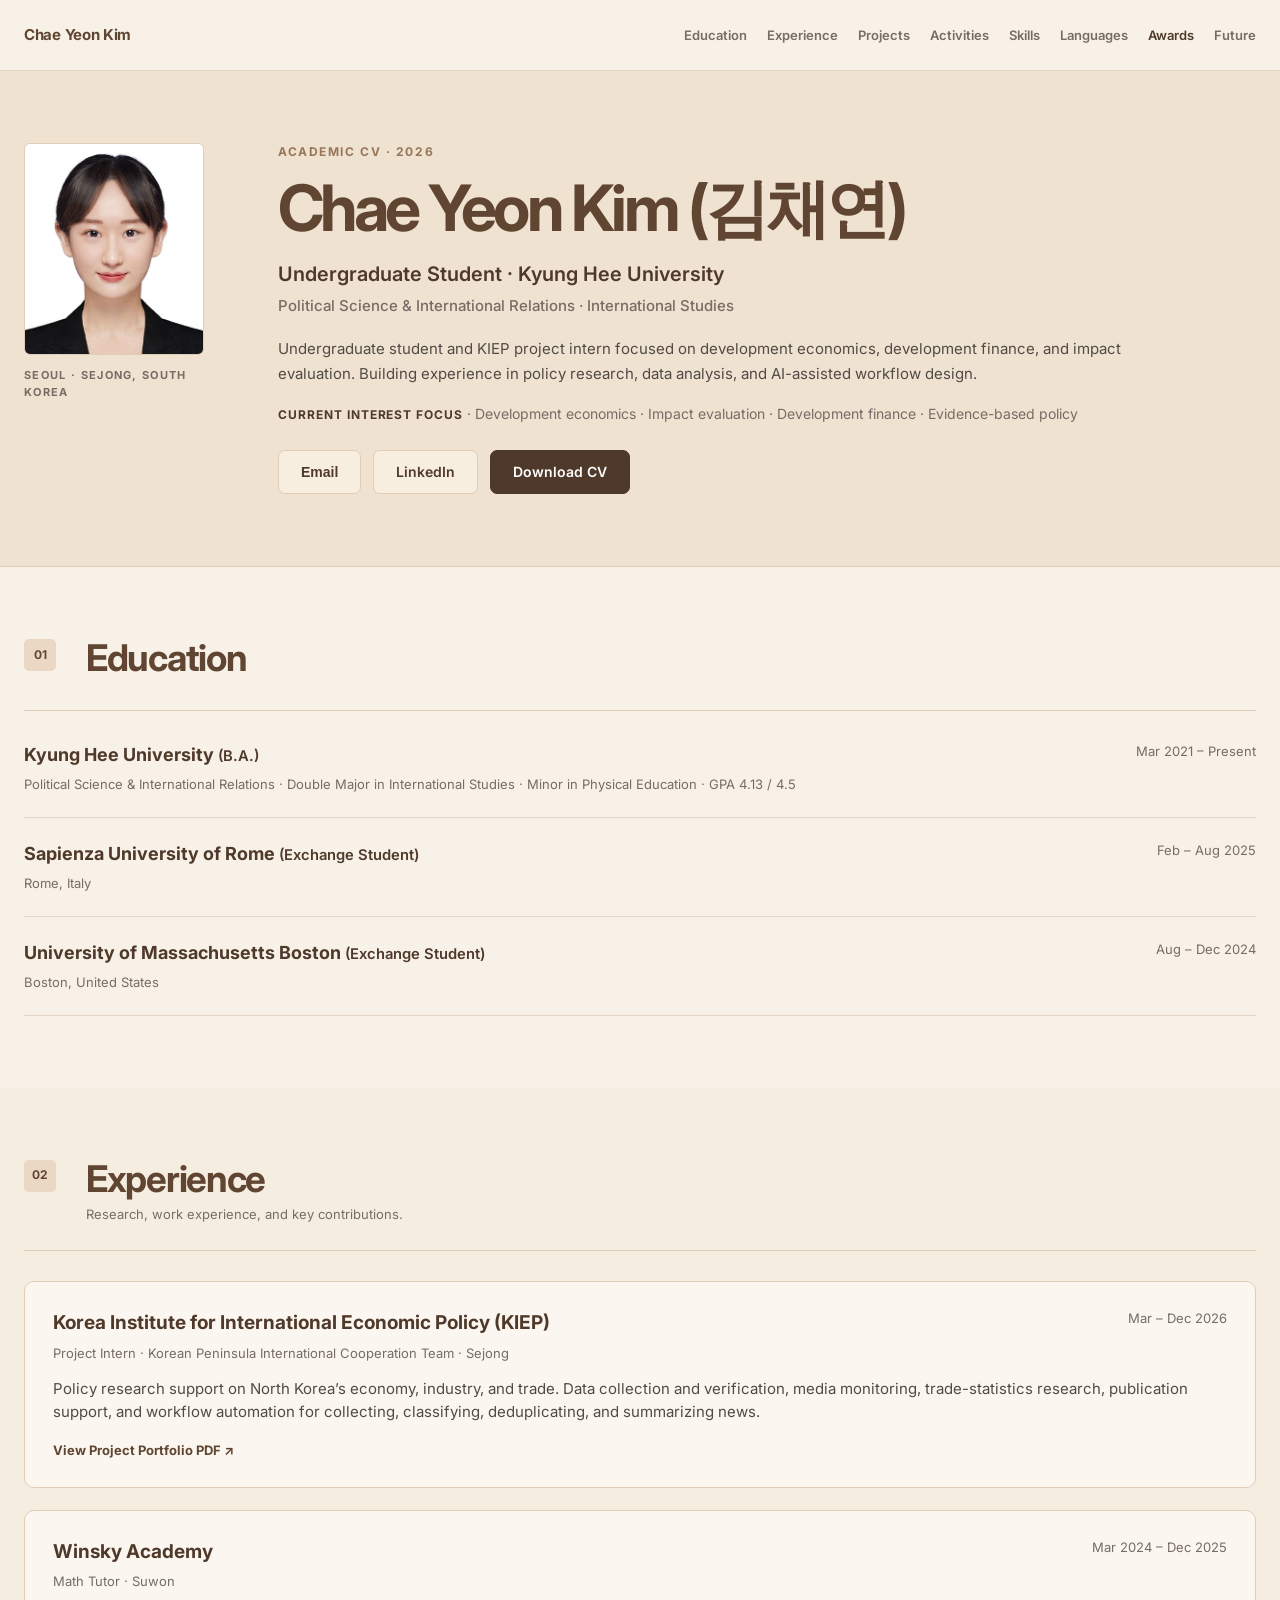
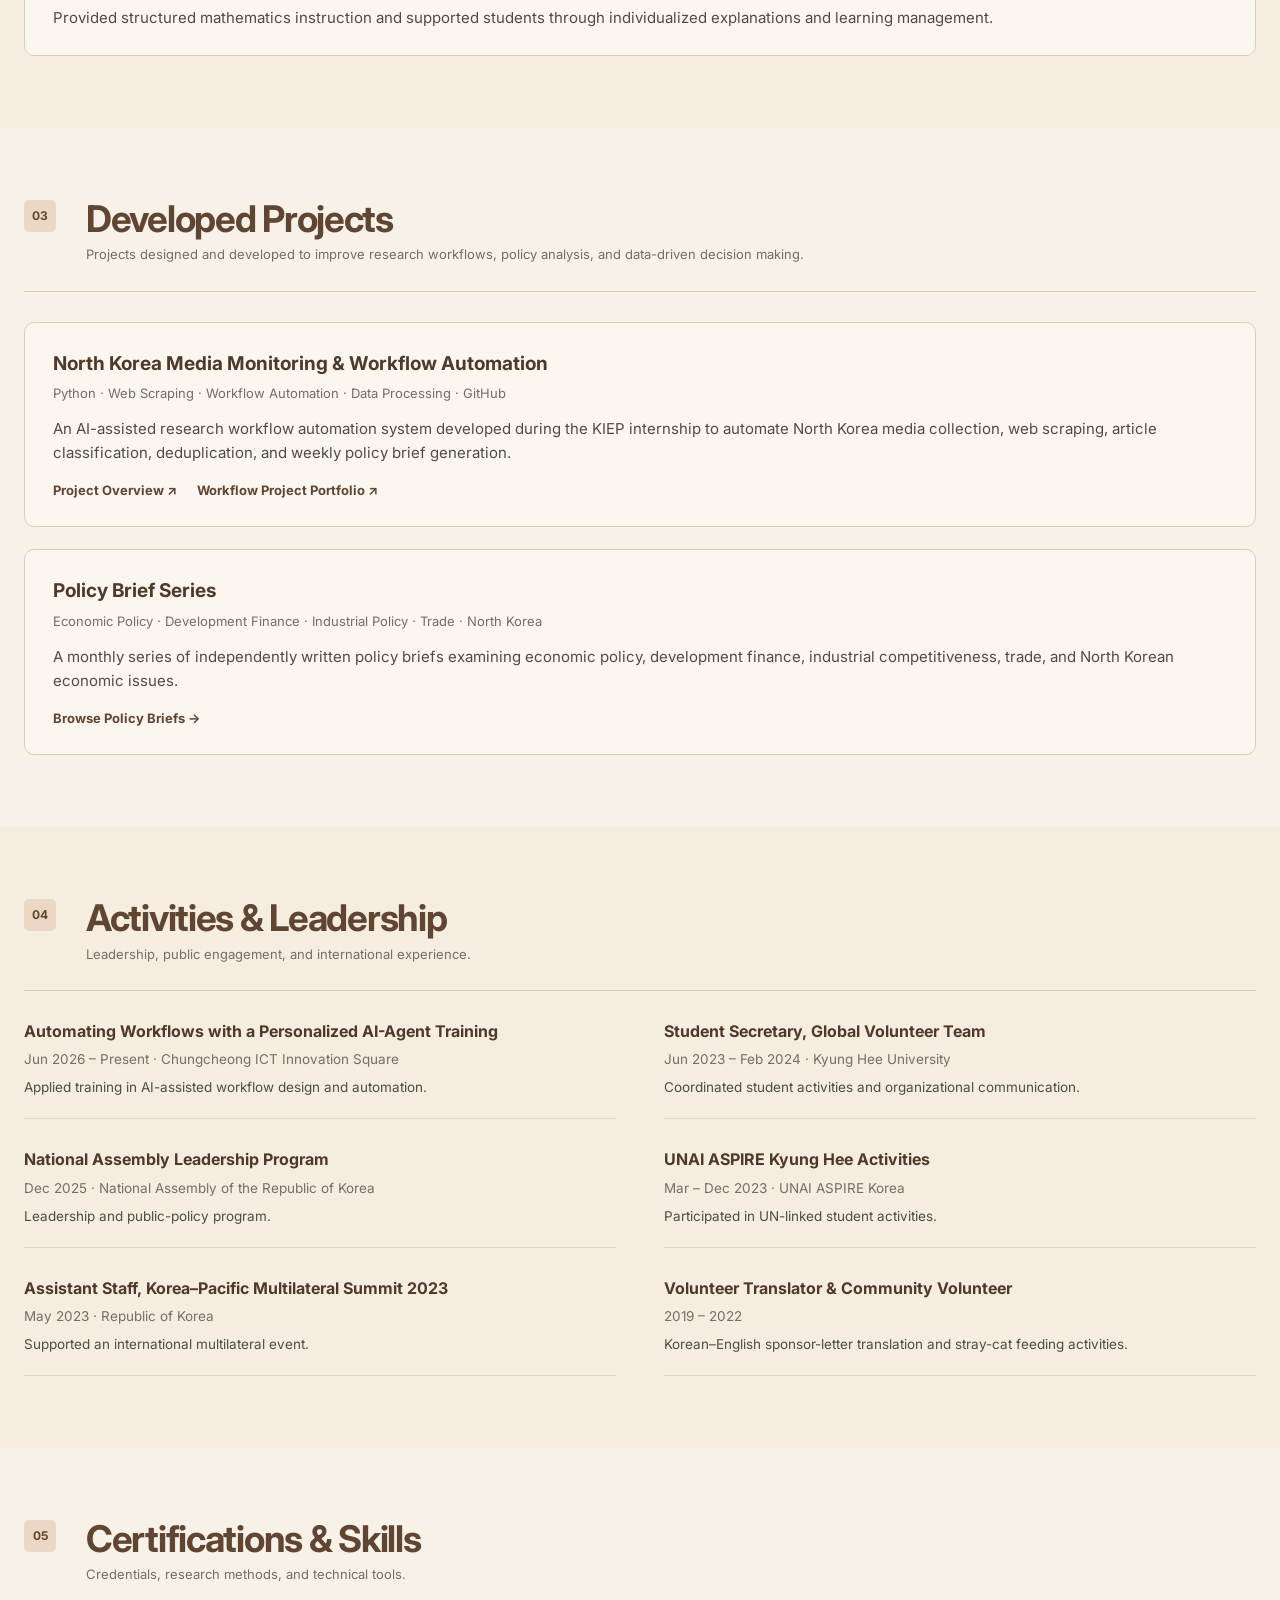
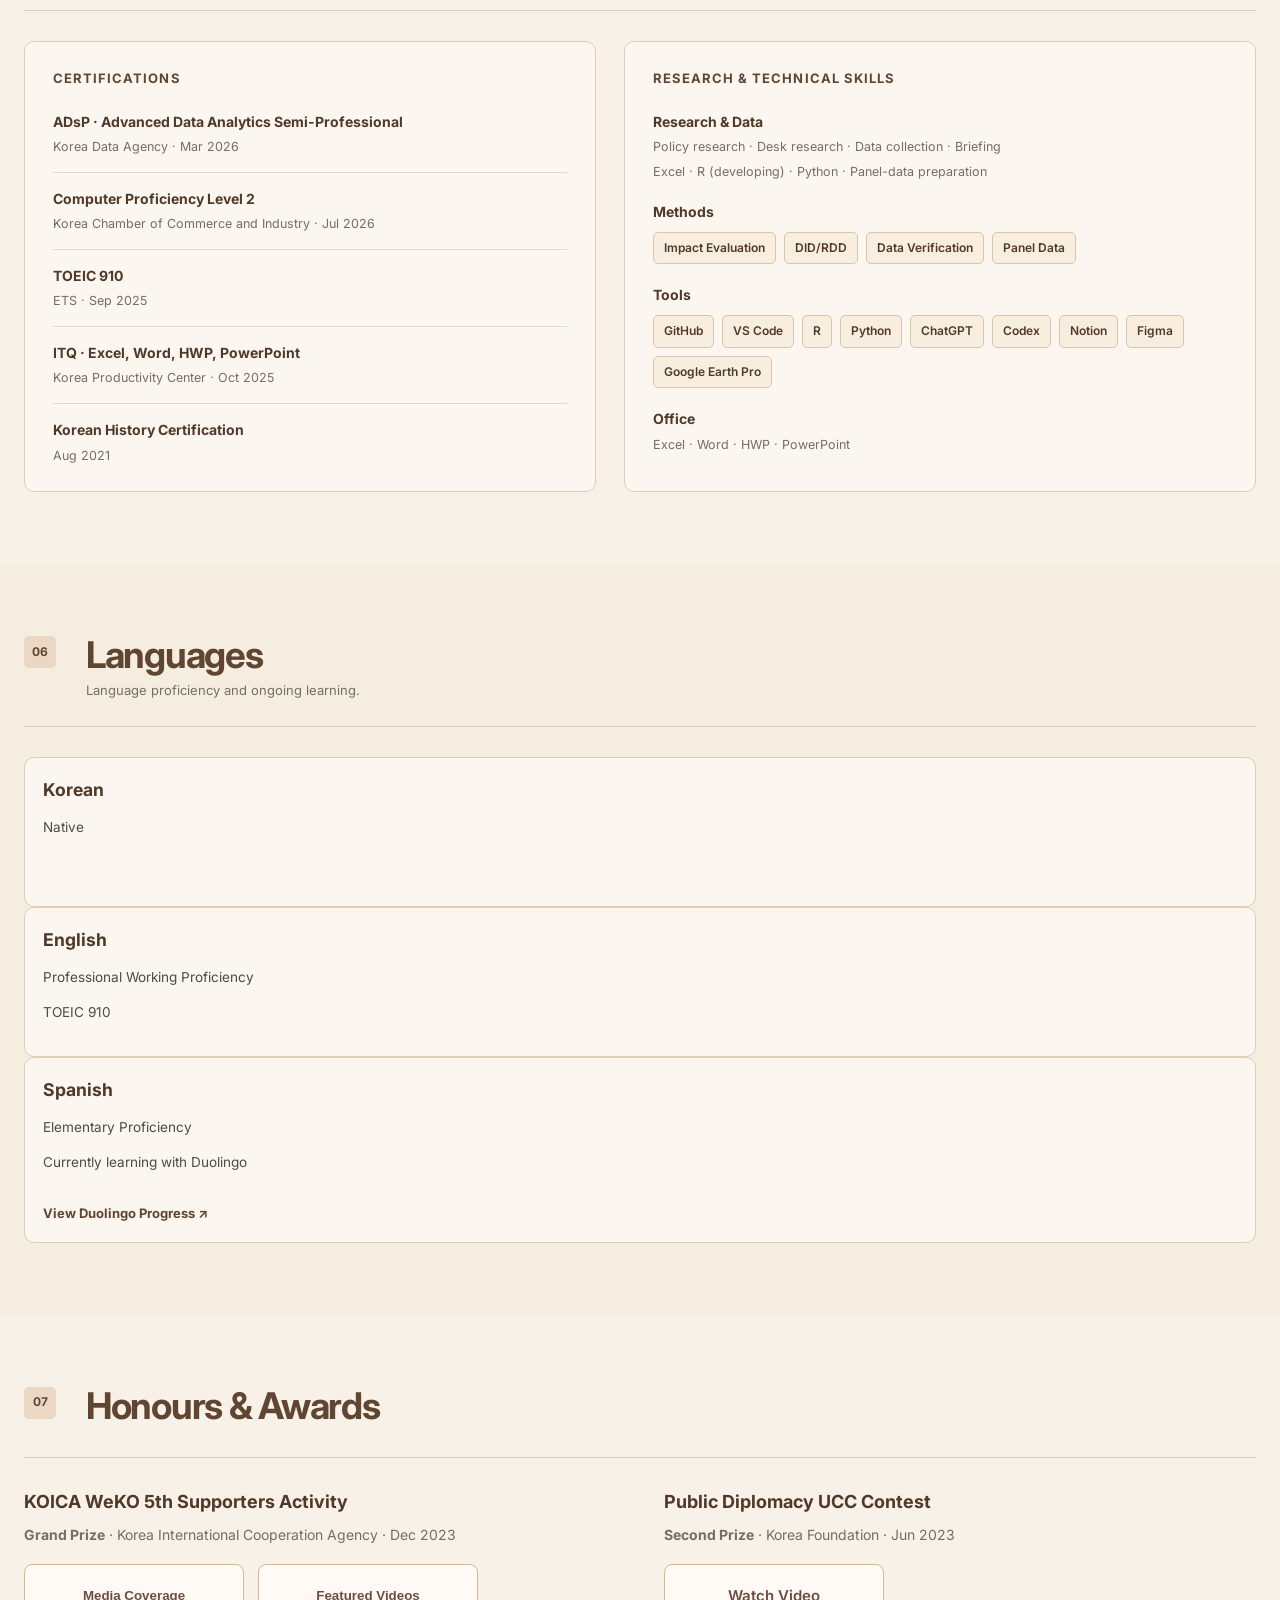
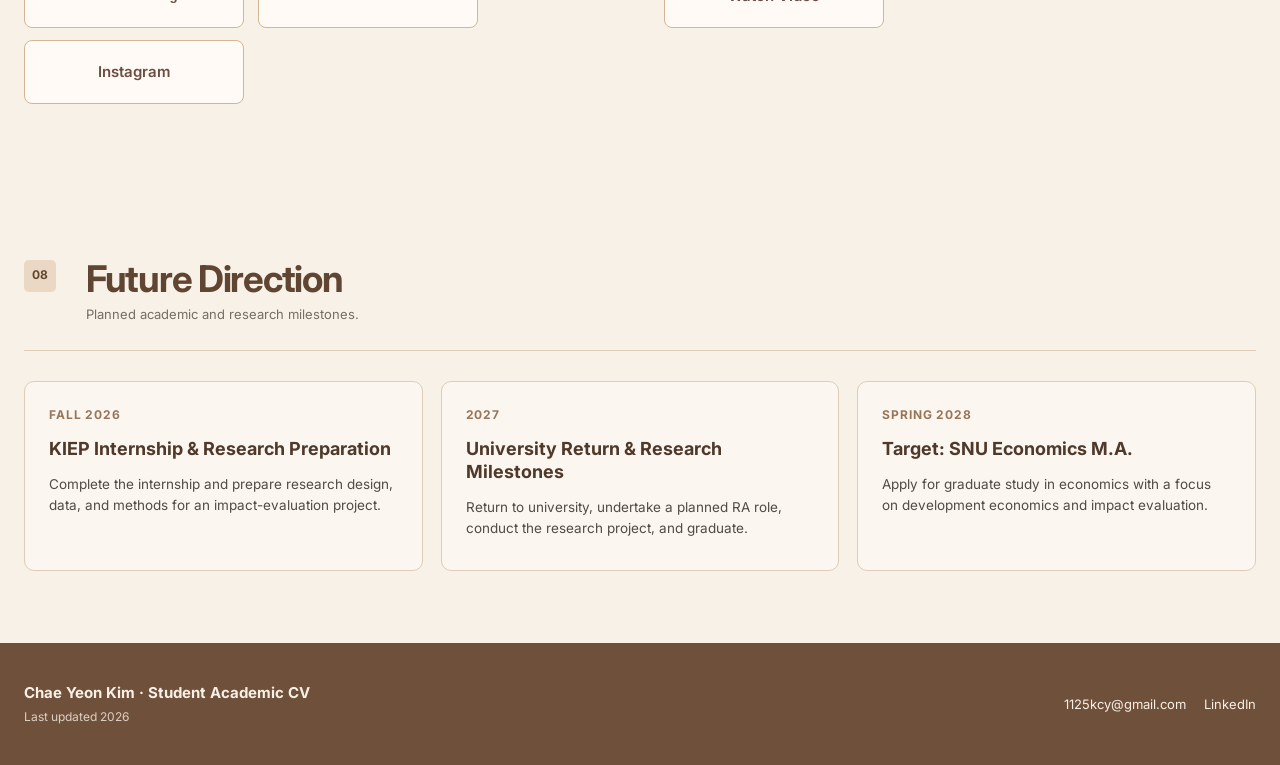
==== index.html @ e80f606f "Update index.html" ====
<!doctype html>
<html lang="en">
<head>
  <meta charset="utf-8">
  <meta name="viewport" content="width=device-width, initial-scale=1">
  <title>Chae Yeon Kim | Academic Portfolio</title>
  <meta name="description" content="Academic portfolio of Chae Yeon Kim: development economics, development finance, impact evaluation, policy research, and data analysis.">
  <meta property="og:title" content="Chae Yeon Kim | Academic Portfolio">
  <meta property="og:description" content="Development economics, development finance, impact evaluation, and policy research.">
  <meta property="og:type" content="website">
  <meta property="og:url" content="https://1125kcy-coder.github.io/">
  <meta name="theme-color" content="#efe2d1">
  <link rel="preconnect" href="https://fonts.googleapis.com">
  <link rel="preconnect" href="https://fonts.gstatic.com" crossorigin>
  <link href="https://fonts.googleapis.com/css2?family=Inter:wght@400;500;600;700&display=swap" rel="stylesheet">
  <link rel="stylesheet" href="./assets/css/style.css">
  <script defer src="./assets/js/main.js"></script>
</head>
<body>
  <a class="skip-link" href="#main">Skip to content</a>

  <header class="site-header" id="top">
    <div class="container header-inner">
      <a class="site-name" href="#top">Chae Yeon Kim</a>
      <button class="menu-toggle" aria-expanded="false" aria-controls="site-nav">Menu</button>
      <nav id="site-nav" class="site-nav" aria-label="Primary">
        <a href="#education">Education</a>
        <a href="#experience">Experience</a>
        <a href="#projects">Projects</a>
        <a href="#activities">Activities</a>
        <a href="#skills">Skills</a>
        <a href="#languages">Languages</a>
        <a href="#awards">Awards</a>
        <a href="#future">Future</a>
      </nav>
    </div>
  </header>

  <main id="main">
    <section class="hero">
      <div class="container hero-grid">
        <figure class="portrait-block">
          <img
            src="./assets/img/profile.jpg"
            alt="Portrait of Chae Yeon Kim"
          >
          <figcaption>Seoul · Sejong, South Korea</figcaption>
        </figure>

        <div class="hero-copy">
          <p class="eyebrow">ACADEMIC CV · 2026</p>
          <h1>Chae Yeon Kim <span>(김채연)</span></h1>
          <p class="position">Undergraduate Student · Kyung Hee University</p>
          <p class="discipline">Political Science &amp; International Relations · International Studies</p>
          <p class="intro">
            Undergraduate student and KIEP project intern focused on development economics,
            development finance, and impact evaluation. Building experience in policy research,
            data analysis, and AI-assisted workflow design.
          </p>
          <p class="focus"><strong>Current Interest Focus</strong> · Development economics · Impact evaluation · Development finance · Evidence-based policy</p>

          <div class="actions">
            <button class="button" id="copy-email" type="button" data-email="1125kcy@gmail.com">Email</button>
            <a class="button" href="https://www.linkedin.com/in/%EC%B1%84%EC%97%B0-%EA%B9%80-66b51a1b8/" target="_blank" rel="noopener noreferrer">LinkedIn</a>
            <a class="button button-primary" href="./assets/docs/Chaeyeon_Kim_CV.pdf" download="Chaeyeon_Kim_CV.pdf">Download CV</a>
          </div>
        </div>
      </div>
    </section>

    <section id="education" class="section">
      <div class="container">
        <header class="section-header">
          <span class="section-number">01</span>
          <div><h2>Education</h2></div>
        </header>
        <div class="education-list">
          <article class="education-row">
            <div>
              <h3>Kyung Hee University <small>(B.A.)</small></h3>
              <p>Political Science &amp; International Relations · Double Major in International Studies · Minor in Physical Education · GPA 4.13 / 4.5</p>
            </div>
            <time>Mar 2021 – Present</time>
          </article>
          <article class="education-row">
            <div>
              <h3>Sapienza University of Rome <small>(Exchange Student)</small></h3>
              <p>Rome, Italy</p>
            </div>
            <time>Feb – Aug 2025</time>
          </article>
          <article class="education-row">
            <div>
              <h3>University of Massachusetts Boston <small>(Exchange Student)</small></h3>
              <p>Boston, United States</p>
            </div>
            <time>Aug – Dec 2024</time>
          </article>
        </div>
      </div>
    </section>

    <section id="experience" class="section section-tinted">
      <div class="container">
        <header class="section-header">
          <span class="section-number">02</span>
          <div><h2>Experience</h2><p>Research, work experience, and key contributions.</p></div>
        </header>

        <div class="stack">
          <article class="card">
            <div class="card-heading">
              <div>
                <h3>Korea Institute for International Economic Policy (KIEP)</h3>
                <p class="meta">Project Intern · Korean Peninsula International Cooperation Team · Sejong</p>
              </div>
              <time>Mar – Dec 2026</time>
            </div>
            <p>
              Policy research support on North Korea’s economy, industry, and trade.
              Data collection and verification, media monitoring, trade-statistics research,
              publication support, and workflow automation for collecting, classifying,
              deduplicating, and summarizing news.
            </p>
            <a
              class="text-link"
              href="#"
              target="_blank"
              rel="noopener noreferrer"
            >
            View Project Portfolio PDF ↗
          </a>
          </article>

          <article class="card">
            <div class="card-heading">
              <div>
                <h3>Winsky Academy</h3>
                <p class="meta">Math Tutor · Suwon</p>
              </div>
              <time>Mar 2024 – Dec 2025</time>
            </div>
            <p>Provided structured mathematics instruction and supported students through individualized explanations and learning management.</p>
          </article>
        </div>
      </div>
    </section>
    <section id="projects" class="section">
      <div class="container">
        <header class="section-header">
          <span class="section-number">03</span>
          <div>
            <h2>Developed Projects</h2>
            <p>
              Projects designed and developed to improve research workflows,
              policy analysis, and data-driven decision making.
            </p>
          </div>
        </header>

        <div class="stack">
          <article class="card project-card">
            <div class="card-heading">
              <div>
                <h3>North Korea Media Monitoring &amp; Workflow Automation</h3>
                <p class="meta">Python · Web Scraping · Workflow Automation · Data Processing · GitHub</p>
              </div>
            </div>

            <p>
              An AI-assisted research workflow automation system developed during the KIEP internship
              to automate North Korea media collection, web scraping, article classification,
              deduplication, and weekly policy brief generation.
            </p>

            <div class="project-links">
              <a class="text-link" href="./projects/media-monitoring.html">Project Overview ↗</a>
              <a
                class="text-link"
                href="./assets/docs/north-korea-media-monitoring-automation.pdf"
                target="_blank"
                rel="noopener noreferrer"
              >
                Workflow Project Portfolio ↗
              </a>
            </div>
          </article>

          <article class="card project-card">
            <div class="card-heading">
              <div>
                <h3>Policy Brief Series</h3>
                <p class="meta">Economic Policy · Development Finance · Industrial Policy · Trade · North Korea</p>
              </div>
            </div>

            <p>
              A monthly series of independently written policy briefs examining economic policy,
              development finance, industrial competitiveness, trade, and North Korean economic issues.
            </p>

            <div class="project-links">
             <a
              class="text-link"
              href="./policy-briefs/index.html">
              Browse Policy Briefs →
            </a>
            </div>
          </article>
        </div>
      </div>
    </section>

    <section id="activities" class="section section-tinted">
      <div class="container">
        <header class="section-header">
          <span class="section-number">04</span>
          <div><h2>Activities &amp; Leadership</h2><p>Leadership, public engagement, and international experience.</p></div>
        </header>

        <div class="activity-grid">
          <article>
            <h3>Automating Workflows with a Personalized AI-Agent Training</h3>
            <p class="meta">Jun 2026 – Present · Chungcheong ICT Innovation Square</p>
            <p>Applied training in AI-assisted workflow design and automation.</p>
          </article>
          <article>
            <h3>Student Secretary, Global Volunteer Team</h3>
            <p class="meta">Jun 2023 – Feb 2024 · Kyung Hee University</p>
            <p>Coordinated student activities and organizational communication.</p>
          </article>
          <article>
            <h3>National Assembly Leadership Program</h3>
            <p class="meta">Dec 2025 · National Assembly of the Republic of Korea</p>
            <p>Leadership and public-policy program.</p>
          </article>
          <article>
            <h3>UNAI ASPIRE Kyung Hee Activities</h3>
            <p class="meta">Mar – Dec 2023 · UNAI ASPIRE Korea</p>
            <p>Participated in UN-linked student activities.</p>
          </article>
          <article>
            <h3>Assistant Staff, Korea–Pacific Multilateral Summit 2023</h3>
            <p class="meta">May 2023 · Republic of Korea</p>
            <p>Supported an international multilateral event.</p>
          </article>
          <article>
            <h3>Volunteer Translator &amp; Community Volunteer</h3>
            <p class="meta">2019 – 2022</p>
            <p>Korean–English sponsor-letter translation and stray-cat feeding activities.</p>
          </article>
        </div>
      </div>
    </section>

    <section id="skills" class="section">
      <div class="container">
        <header class="section-header">
          <span class="section-number">05</span>
          <div><h2>Certifications &amp; Skills</h2><p>Credentials, research methods, and technical tools.</p></div>
        </header>

        <div class="skills-grid">
          <article class="panel">
            <h3 class="panel-title">Certifications</h3>
            <div class="credential"><h4>ADsP · Advanced Data Analytics Semi-Professional</h4><p>Korea Data Agency · Mar 2026</p></div>
            <div class="credential"><h4>Computer Proficiency Level 2</h4><p>Korea Chamber of Commerce and Industry · Jul 2026</p></div>
            <div class="credential"><h4>TOEIC 910</h4><p>ETS · Sep 2025</p></div>
            <div class="credential"><h4>ITQ · Excel, Word, HWP, PowerPoint</h4><p>Korea Productivity Center · Oct 2025</p></div>
            <div class="credential"><h4>Korean History Certification</h4><p>Aug 2021</p></div>
          </article>

          <article class="panel">
            <h3 class="panel-title">Research &amp; Technical Skills</h3>
            <div class="skill-block">
              <h4>Research &amp; Data</h4>
              <p>Policy research · Desk research · Data collection · Briefing</p>
              <p>Excel · R (developing) · Python · Panel-data preparation</p>
            </div>
            <div class="skill-block">
              <h4>Methods</h4>
              <div class="tags"><span>Impact Evaluation</span><span>DID/RDD</span><span>Data Verification</span><span>Panel Data</span></div>
            </div>
            <div class="skill-block">
              <h4>Tools</h4>
              <div class="tags"><span>GitHub</span><span>VS Code</span><span>R</span><span>Python</span><span>ChatGPT</span><span>Codex</span><span>Notion</span><span>Figma</span><span>Google Earth Pro</span></div>
            </div>
            <div class="skill-block"><h4>Office</h4><p>Excel · Word · HWP · PowerPoint</p></div>
          </article>
        </div>
      </div>
    </section>

    <section id="languages" class="section section-tinted">
      <div class="container">
        <header class="section-header">
          <span class="section-number">06</span>
          <div>
            <h2>Languages</h2>
            <p>Language proficiency and ongoing learning.</p>
          </div>
        </header>

        <div class="language-grid">
          <article class="panel language-card">
            <h3>Korean</h3>
            <p class="language-level">Native</p>
          </article>

          <article class="panel language-card">
            <h3>English</h3>
            <p class="language-level">Professional Working Proficiency</p>
            <p>TOEIC 910</p>
          </article>

          <article class="panel language-card">
            <h3>Spanish</h3>
            <p class="language-level">Elementary Proficiency</p>
            <p>Currently learning with Duolingo</p>
            <a
              class="text-link"
              href="https://www.duolingo.com/profile/여기에_본인아이디"
              target="_blank"
              rel="noopener noreferrer">

            View Duolingo Progress ↗

            </a>
          </article>
        </div>
      </div>
    </section>
    <section id="awards" class="section">
      <div class="container">
        <header class="section-header">
          <span class="section-number">07</span>
          <div><h2>Honours &amp; Awards</h2></div>
        </header>

        <div class="award-grid">
          <article>
            <h3>KOICA WeKO 5th Supporters Activity</h3>
            <p class="meta">
              <strong>Grand Prize</strong> · Korea International Cooperation Agency · Dec 2023
            </p>

<div class="award-links">

    <button
        class="link-btn"
        type="button"
        onclick="toggleLinks('media-links')"
        aria-controls="media-links">
        Media Coverage
    </button>

    <button
        class="link-btn"
        type="button"
        onclick="toggleLinks('video-links')"
        aria-controls="video-links">
        Featured Videos
    </button>

    <a
      class="link-btn instagram-btn"
      href="https://www.instagram.com/koriwa_2023?igsh=MWtoanpwenYwcHFvNQ%3D%3D&utm_source=qr"
      target="_blank"
      rel="noopener noreferrer">
      Instagram 
  </a>

    <div id="media-links" class="link-list">
        <a href="https://v.daum.net/v/bFcpdEkU20"
           target="_blank"
           rel="noopener noreferrer">
            Daum News ↗
        </a>

        <a href="https://www.newswire.co.kr/newsRead.php?no=980081"
           target="_blank"
           rel="noopener noreferrer">
            KOICA Official Press Release ↗
        </a>
    </div>

    <div id="video-links" class="link-list">
        <a href="https://www.youtube.com/watch?v=l8eOLUw3d18&list=RDl8eOLUw3d18&start_radio=1"
           target="_blank"
           rel="noopener noreferrer">
            Video 1 ↗
        </a>

        <a href="https://www.youtube.com/watch?v=d0LEvY2xLQo"
           target="_blank"
           rel="noopener noreferrer">
            Video 2 ↗
        </a>

        <a href="https://www.youtube.com/watch?v=q57mj1Ay1Kk"
           target="_blank"
           rel="noopener noreferrer">
            Video 3 ↗
        </a>

        <a href="https://www.youtube.com/watch?v=9-KZRM32lL0"
           target="_blank"
           rel="noopener noreferrer">
            Video 4 ↗
        </a>

        <a href="https://www.youtube.com/shorts/-CVC4utV42E"
           target="_blank"
           rel="noopener noreferrer">
            YouTube Shorts ↗
        </a>
    </div>

</div>
          </article>

          <article>

            <h3>Public Diplomacy UCC Contest</h3>

            <p class="meta">
              <strong>Second Prize</strong> · Korea Foundation · Jun 2023
            </p>

            <div class="award-links">

              <a
                class="link-btn"
                href="https://www.youtube.com/watch?v=GTdsg1-37ao"
                target="_blank"
                rel="noopener noreferrer">

                Watch Video 

            </a>

        </div>

  </article>
        </div>
      </div>
    </section>

    <section id="future" class="section">
      <div class="container">
        <header class="section-header">
          <span class="section-number">08</span>
          <div><h2>Future Direction</h2><p>Planned academic and research milestones.</p></div>
        </header>
        <div class="future-grid">
          <article class="future-card"><p class="date">Fall 2026</p><h3>KIEP Internship &amp; Research Preparation</h3><p>Complete the internship and prepare research design, data, and methods for an impact-evaluation project.</p></article>
          <article class="future-card"><p class="date">2027</p><h3>University Return &amp; Research Milestones</h3><p>Return to university, undertake a planned RA role, conduct the research project, and graduate.</p></article>
          <article class="future-card"><p class="date">Spring 2028</p><h3>Target: SNU Economics M.A.</h3><p>Apply for graduate study in economics with a focus on development economics and impact evaluation.</p></article>
        </div>
      </div>
    </section>
  </main>

  <footer class="site-footer">
    <div class="container footer-grid">
      <div>
        <strong>Chae Yeon Kim · Student Academic CV</strong>
        <p>Last updated 2026</p>
      </div>
      <div class="footer-links">
        <a href="mailto:1125kcy@gmail.com">1125kcy@gmail.com</a>
        <a href="https://www.linkedin.com/in/%EC%B1%84%EC%97%B0-%EA%B9%80-66b51a1b8/" target="_blank" rel="noopener noreferrer">LinkedIn</a>
      </div>
    </div>
  </footer>
</body>
</html>
---- assets/css/style.css ----
:root {
  --bg: #f7f1e7;
  --hero: #efe2d1;
  --surface: #fbf6ef;
  --surface-alt: #f6ede1;
  --ink: #514b45;
  --muted: #766d65;
  --title: #604632;
  --strong: #4f392a;
  --accent: #977659;
  --line: #dfcdb8;
  --tag-bg: #f8eedf;
  --max: 1264px;
}

* { box-sizing: border-box; }
html { scroll-behavior: smooth; }
body {
  margin: 0;
  font-family: Inter, system-ui, -apple-system, BlinkMacSystemFont, "Segoe UI", sans-serif;
  color: var(--ink);
  background: var(--bg);
  font-size: 15px;
  line-height: 1.55;
}
img { max-width: 100%; display: block; }
a { color: inherit; }
.container { width: min(calc(100% - 48px), var(--max)); margin: 0 auto; }

.skip-link {
  position: fixed;
  left: 16px;
  top: -60px;
  z-index: 100;
  padding: 10px 14px;
  background: var(--strong);
  color: white;
  text-decoration: none;
  border-radius: 4px;
}
.skip-link:focus { top: 16px; }

.site-header {
  position: sticky;
  top: 0;
  z-index: 50;
  background: rgba(247, 241, 231, 0.94);
  backdrop-filter: blur(12px);
  border-bottom: 1px solid rgba(223, 205, 184, 0.75);
}
.header-inner {
  min-height: 70px;
  display: flex;
  align-items: center;
  justify-content: space-between;
  gap: 24px;
}
.site-name {
  font-weight: 700;
  text-decoration: none;
  color: var(--title);
  letter-spacing: -0.02em;
}
.site-nav { display: flex; gap: 20px; flex-wrap: wrap; }
.site-nav a {
  text-decoration: none;
  font-size: 13px;
  color: var(--muted);
  font-weight: 600;
}
.site-nav a:hover, .site-nav a.active { color: var(--strong); }
.menu-toggle { display: none; }

.hero {
  background: var(--hero);
  border-bottom: 1px solid var(--line);
  padding: 72px 0;
}
.hero-grid {
  display: grid;
  grid-template-columns: 190px 1fr;
  gap: 64px;
  align-items: start;
}
.portrait-block { margin: 0; }
.portrait-block img {
  width: 180px;
  aspect-ratio: 1 / 1.18;
  object-fit: cover;
  border-radius: 6px;
  border: 1px solid var(--line);
  background: var(--surface);
}
.portrait-block figcaption {
  margin-top: 12px;
  font-size: 11px;
  text-transform: uppercase;
  letter-spacing: 0.12em;
  color: var(--muted);
  font-weight: 700;
}
.eyebrow {
  margin: 0 0 12px;
  color: var(--accent);
  font-size: 12px;
  font-weight: 700;
  letter-spacing: 0.13em;
}
.hero h1 {
  margin: 0;
  color: var(--title);
  font-size: clamp(2.4rem, 5vw, 4.25rem);
  line-height: 1.05;
  letter-spacing: -0.055em;
}
.hero h1 span { white-space: nowrap; }
.position {
  margin: 18px 0 4px;
  color: var(--strong);
  font-size: 20px;
  font-weight: 600;
}
.discipline { margin: 0; font-weight: 500; color: var(--muted); }
.intro { max-width: 900px; margin: 20px 0 0; font-size: 15px; line-height: 1.65; }
.focus { margin: 16px 0 0; font-size: 14px; color: var(--muted); }
.focus strong { color: var(--strong); text-transform: uppercase; font-size: 12px; letter-spacing: 0.08em; }
.actions { display: flex; flex-wrap: wrap; gap: 12px; margin-top: 26px; }
.button {
  display: inline-flex;
  justify-content: center;
  align-items: center;
  min-height: 44px;
  padding: 10px 22px;
  border: 1px solid var(--line);
  border-radius: 7px;
  background: var(--tag-bg);
  color: var(--strong);
  font-size: 14px;
  font-weight: 600;
  text-decoration: none;
  transition: transform .18s ease, background .18s ease;
}
.button:hover { transform: translateY(-2px); background: #efe1cf; }
.button-primary { background: var(--strong); border-color: var(--strong); color: #fff; }
.button-primary:hover { background: var(--title); }

.section { padding: 72px 0; }
.section-tinted { background: var(--surface-alt); }
.section-header {
  display: grid;
  grid-template-columns: 44px 1fr;
  gap: 18px;
  align-items: start;
  padding-bottom: 26px;
  margin-bottom: 30px;
  border-bottom: 1px solid var(--line);
}
.section-number {
  display: inline-grid;
  place-items: center;
  width: 32px;
  height: 32px;
  border-radius: 5px;
  background: #ead8c4;
  color: var(--title);
  font-size: 12px;
  font-weight: 700;
}
.section-header h2 {
  margin: -2px 0 4px;
  color: var(--title);
  font-size: clamp(1.75rem, 3vw, 2.3rem);
  line-height: 1.15;
  letter-spacing: -0.035em;
}
.section-header p { margin: 0; color: var(--muted); font-size: 13px; }

.education-list { display: grid; }
.education-row {
  display: grid;
  grid-template-columns: 1fr auto;
  gap: 28px;
  padding: 22px 0;
  border-bottom: 1px solid rgba(223,205,184,.75);
}
.education-row:first-child { padding-top: 0; }
.education-row h3 { margin: 0 0 6px; color: var(--strong); font-size: 18px; }
.education-row h3 small { font-size: .82em; font-weight: 600; }
.education-row p, .education-row time { margin: 0; color: var(--muted); font-size: 13px; }
.education-row time { white-space: nowrap; }

.stack { display: grid; gap: 22px; }
.card, .panel, .future-card {
  background: var(--surface);
  border: 1px solid var(--line);
  border-radius: 10px;
}
.card { padding: 26px 28px; }
.card-heading {
  display: flex;
  justify-content: space-between;
  align-items: flex-start;
  gap: 24px;
  margin-bottom: 14px;
}
.card h3, .panel h3, .future-card h3, .activity-grid h3, .award-grid h3 {
  margin: 0;
  color: var(--strong);
}
.card h3 { font-size: 19px; }
.card time { color: var(--muted); font-size: 13px; white-space: nowrap; }
.meta { margin: 5px 0 0; color: var(--muted); font-size: 13px; }
.card > p { margin: 0; font-size: 15px; line-height: 1.57; }
.text-link {
  display: inline-block;
  margin-top: 16px;
  color: var(--title);
  font-size: 13px;
  font-weight: 700;
  text-decoration: none;
}
.text-link:hover { text-decoration: underline; }
.project-links { display: flex; gap: 20px; flex-wrap: wrap; }

.activity-grid {
  display: grid;
  grid-template-columns: 1fr 1fr;
  gap: 30px 48px;
}
.activity-grid article { padding-bottom: 20px; border-bottom: 1px solid rgba(223,205,184,.8); }
.activity-grid h3 { font-size: 16px; line-height: 1.35; }
.activity-grid p { margin: 7px 0 0; font-size: 13.5px; }

.skills-grid { display: grid; grid-template-columns: .95fr 1.05fr; gap: 28px; }
.panel { padding: 26px 28px; }
.panel-title {
  margin-bottom: 22px !important;
  color: var(--title) !important;
  font-size: 13px;
  text-transform: uppercase;
  letter-spacing: .08em;
}
.credential { padding: 0 0 15px; margin-bottom: 15px; border-bottom: 1px solid rgba(223,205,184,.75); }
.credential:last-child { margin-bottom: 0; border-bottom: 0; padding-bottom: 0; }
.credential h4, .skill-block h4 { margin: 0; color: var(--strong); font-size: 14px; }
.credential p, .skill-block p { margin: 5px 0 0; color: var(--muted); font-size: 12.5px; }
.skill-block { margin-top: 20px; }
.skill-block:first-of-type { margin-top: 0; }
.tags { display: flex; flex-wrap: wrap; gap: 8px; margin-top: 9px; }
.tags span {
  display: inline-flex;
  padding: 6px 10px;
  border: 1px solid #dcc4a7;
  border-radius: 5px;
  background: var(--tag-bg);
  color: var(--strong);
  font-size: 12px;
  font-weight: 600;
}

.award-grid { display: grid; grid-template-columns: 1fr 1fr; gap: 48px; }
.award-grid h3 { font-size: 18px; }
.award-grid p { margin: 8px 0 0; color: var(--muted); font-size: 14px; }

.future-grid { display: grid; grid-template-columns: repeat(3, 1fr); gap: 18px; }
.future-card { padding: 24px; min-height: 190px; }
.future-card .date {
  margin: 0 0 12px;
  color: var(--accent);
  font-size: 12px;
  font-weight: 700;
  text-transform: uppercase;
  letter-spacing: .07em;
}
.future-card h3 { font-size: 18px; line-height: 1.3; }
.future-card p:last-child { margin: 14px 0 0; font-size: 13.5px; }

.site-footer {
  padding: 38px 0;
  background: #6f513b;
  color: #f8efe5;
}
.footer-grid { display: flex; justify-content: space-between; align-items: center; gap: 30px; }
.footer-grid p { margin: 4px 0 0; opacity: .8; font-size: 12px; }
.footer-links { display: flex; gap: 18px; flex-wrap: wrap; }
.footer-links a { color: inherit; text-decoration: none; font-size: 13px; }

@media (max-width: 900px) {
  .site-nav {
    display: none;
    position: absolute;
    left: 24px;
    right: 24px;
    top: 64px;
    padding: 18px;
    background: var(--surface);
    border: 1px solid var(--line);
    border-radius: 8px;
  }
  .site-nav.open { display: grid; }
  .menu-toggle {
    display: inline-flex;
    border: 1px solid var(--line);
    background: var(--surface);
    color: var(--strong);
    border-radius: 6px;
    padding: 8px 12px;
    font-weight: 600;
  }
  .hero-grid { grid-template-columns: 150px 1fr; gap: 34px; }
  .portrait-block img { width: 145px; }
  .activity-grid, .skills-grid, .award-grid, .future-grid { grid-template-columns: 1fr; }
  .future-card { min-height: auto; }
}

@media (max-width: 650px) {
  .container { width: min(calc(100% - 30px), var(--max)); }
  .hero { padding: 48px 0; }
  .hero-grid { grid-template-columns: 1fr; }
  .portrait-block img { width: 150px; }
  .hero h1 { font-size: 2.55rem; }
  .position { font-size: 18px; }
  .section { padding: 54px 0; }
  .section-header { grid-template-columns: 36px 1fr; gap: 12px; }
  .education-row { grid-template-columns: 1fr; gap: 7px; }
  .card-heading { display: grid; gap: 8px; }
  .card { padding: 22px; }
  .actions .button { width: 100%; }
  .footer-grid { align-items: flex-start; flex-direction: column; }
}
.award-links{
    margin-top:18px;
}

.link-btn{

    padding:8px 18px;

    margin-right:10px;

    margin-bottom:12px;

    border:1px solid #d3b792;

    background:#fffaf5;

    color:#6d4c41;

    border-radius:8px;

    cursor:pointer;

    font-weight:600;

    transition:.2s;

}

.link-btn:hover{

    background:#6d4c41;

    color:white;

}

.link-list{

    display:none;

    margin-top:12px;

    margin-left:5px;

}

.link-list a{

    display:block;

    margin:8px 0;

    text-decoration:none;

    color:#6d4c41;

}
.link-btn{
    display:inline-flex;
    align-items:center;
    justify-content:center;

    min-width:220px;
    height:64px;

    padding:0 24px;

    text-decoration:none;
    box-sizing:border-box;
}
.instagram-btn{
    min-width:220px;
}
.language-card{
    padding:18px;
    min-height:150px;
}

.language-card h3{
    font-size:1.1rem;
}

.language-level{
    font-size:0.9rem;
}

.language-card p{
    font-size:0.85rem;
}
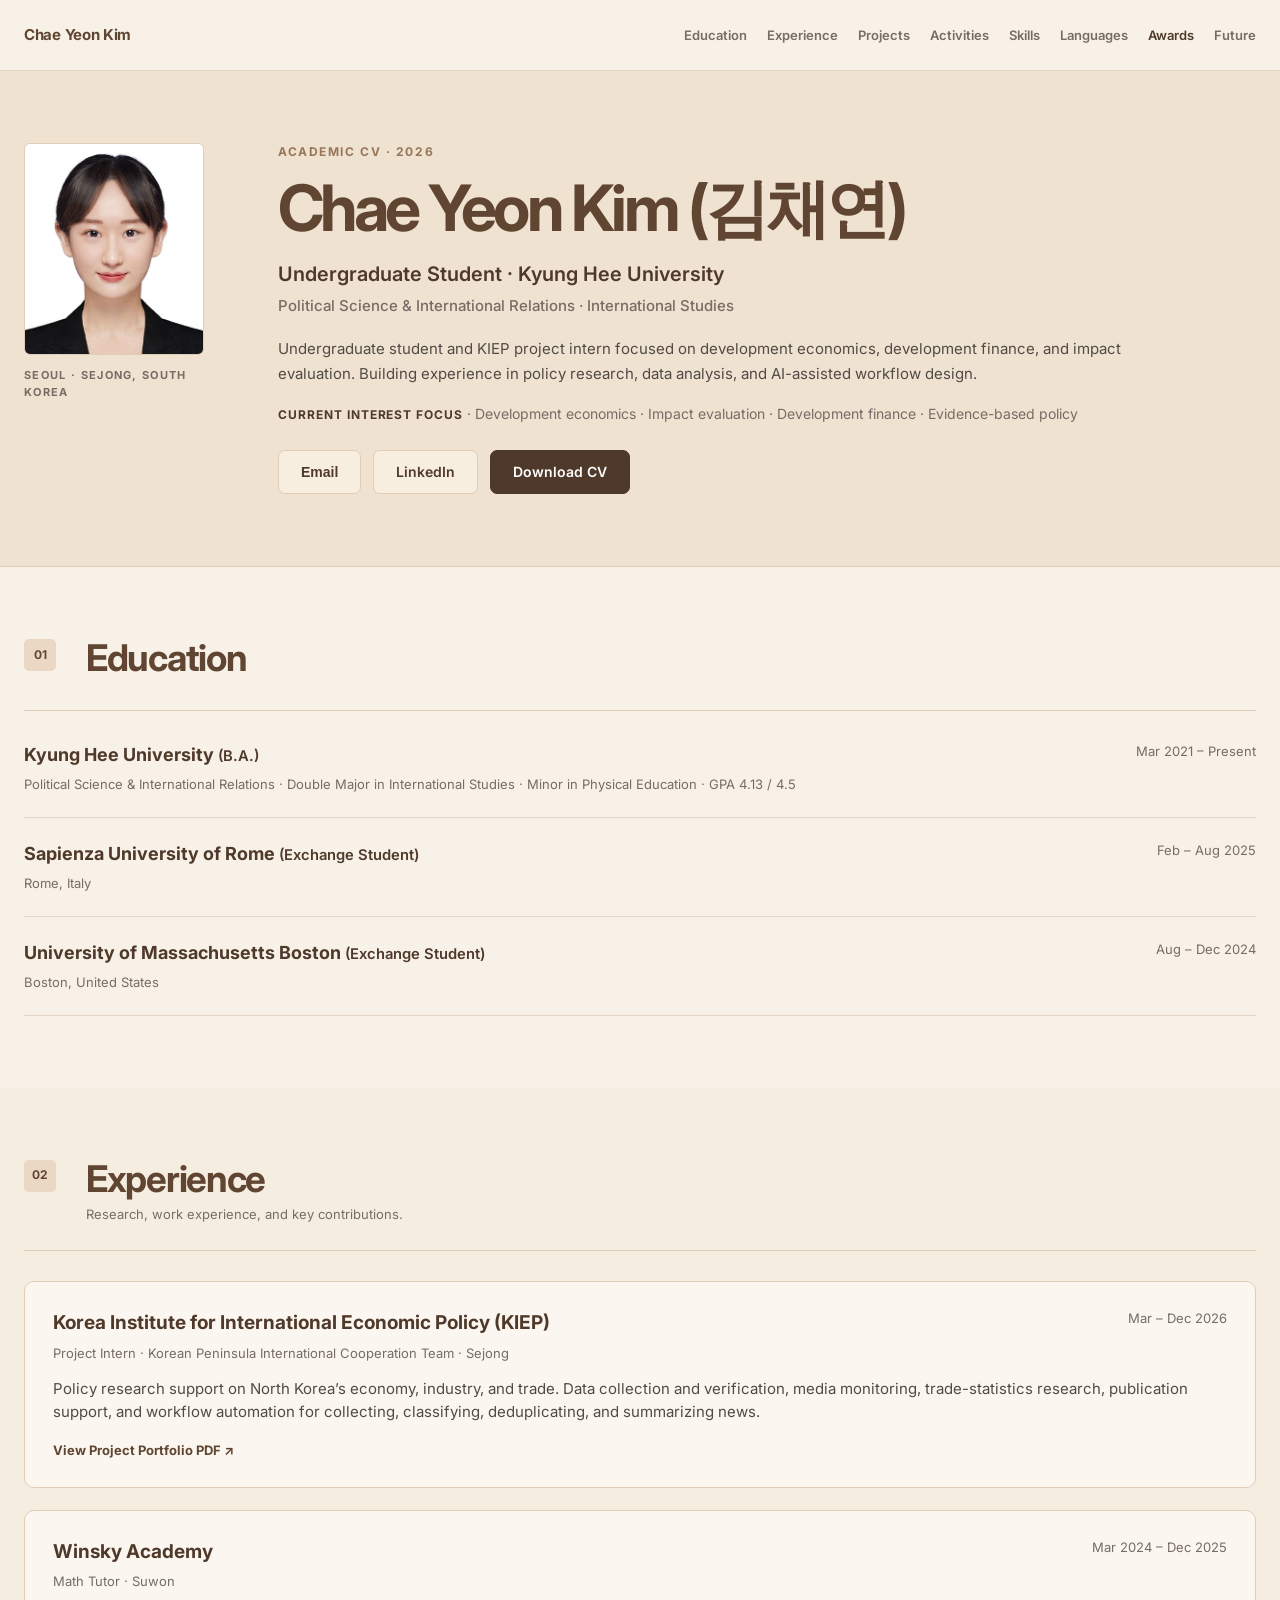
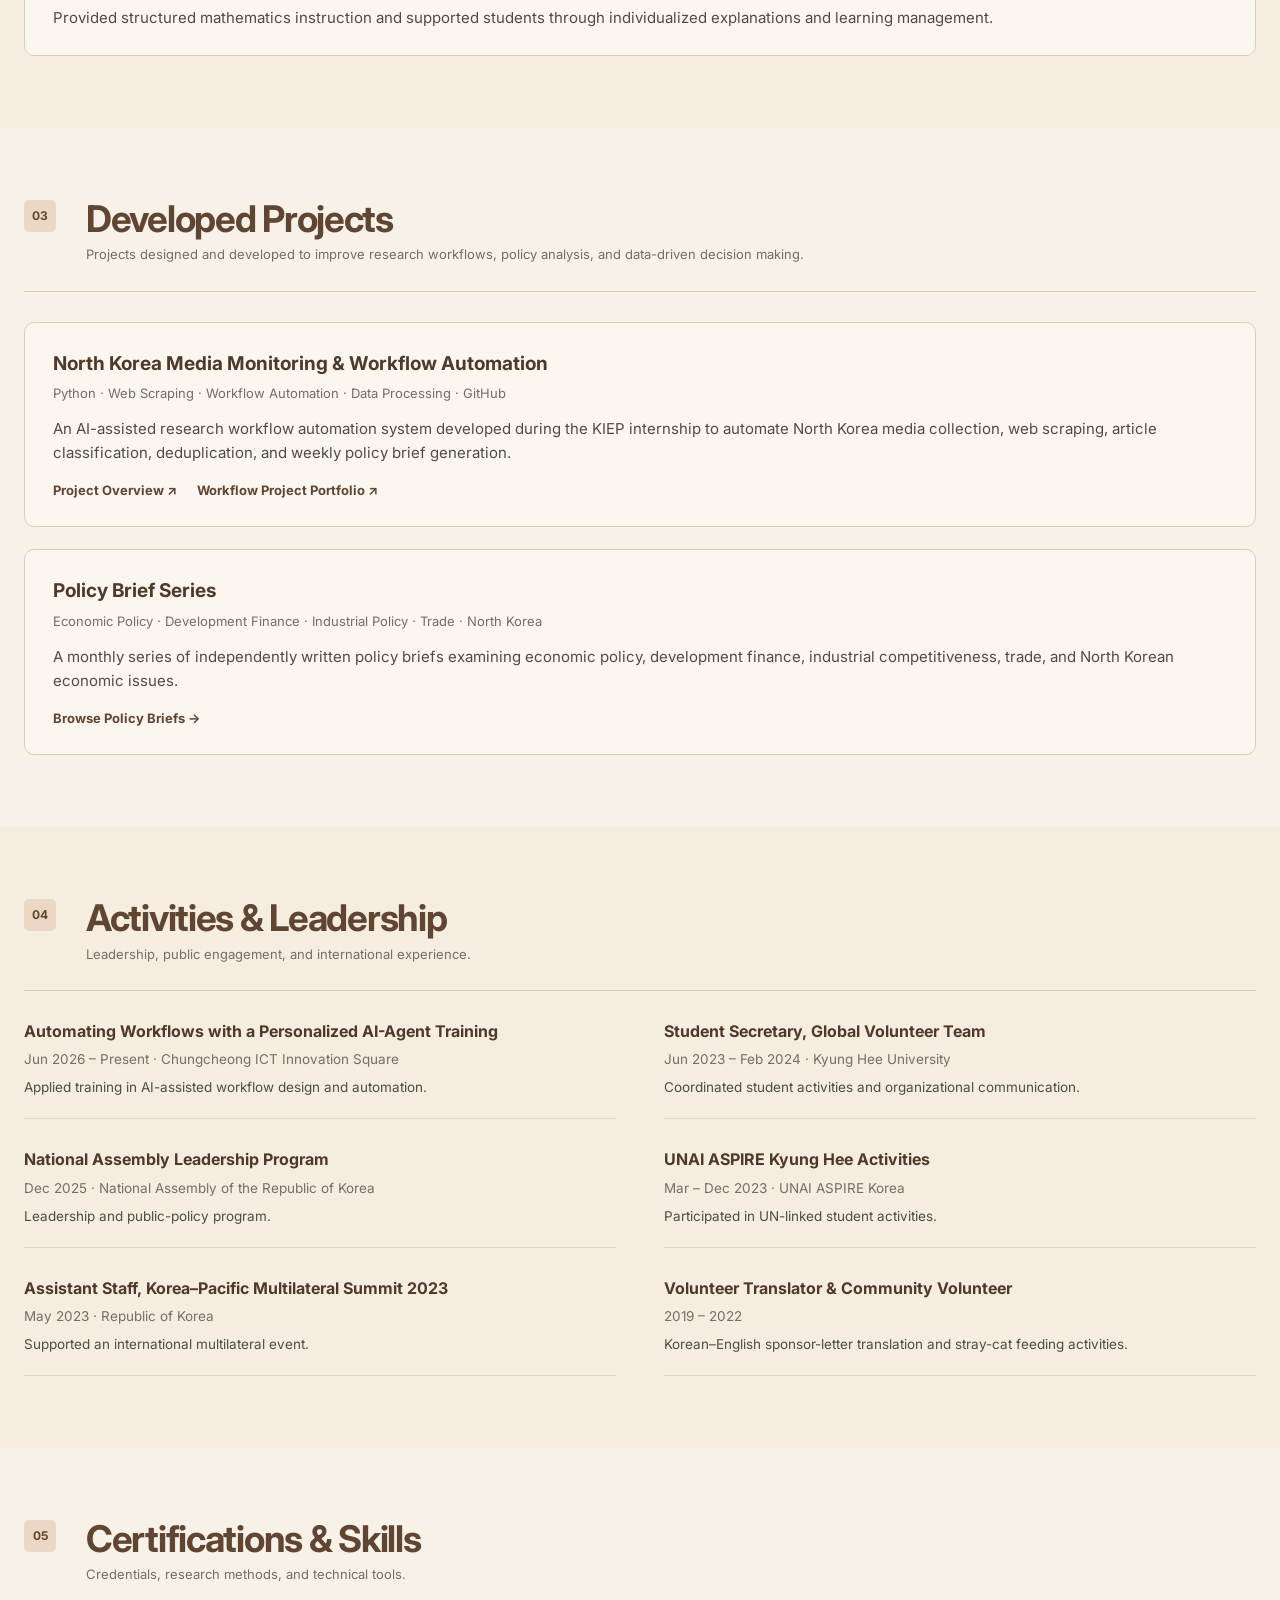
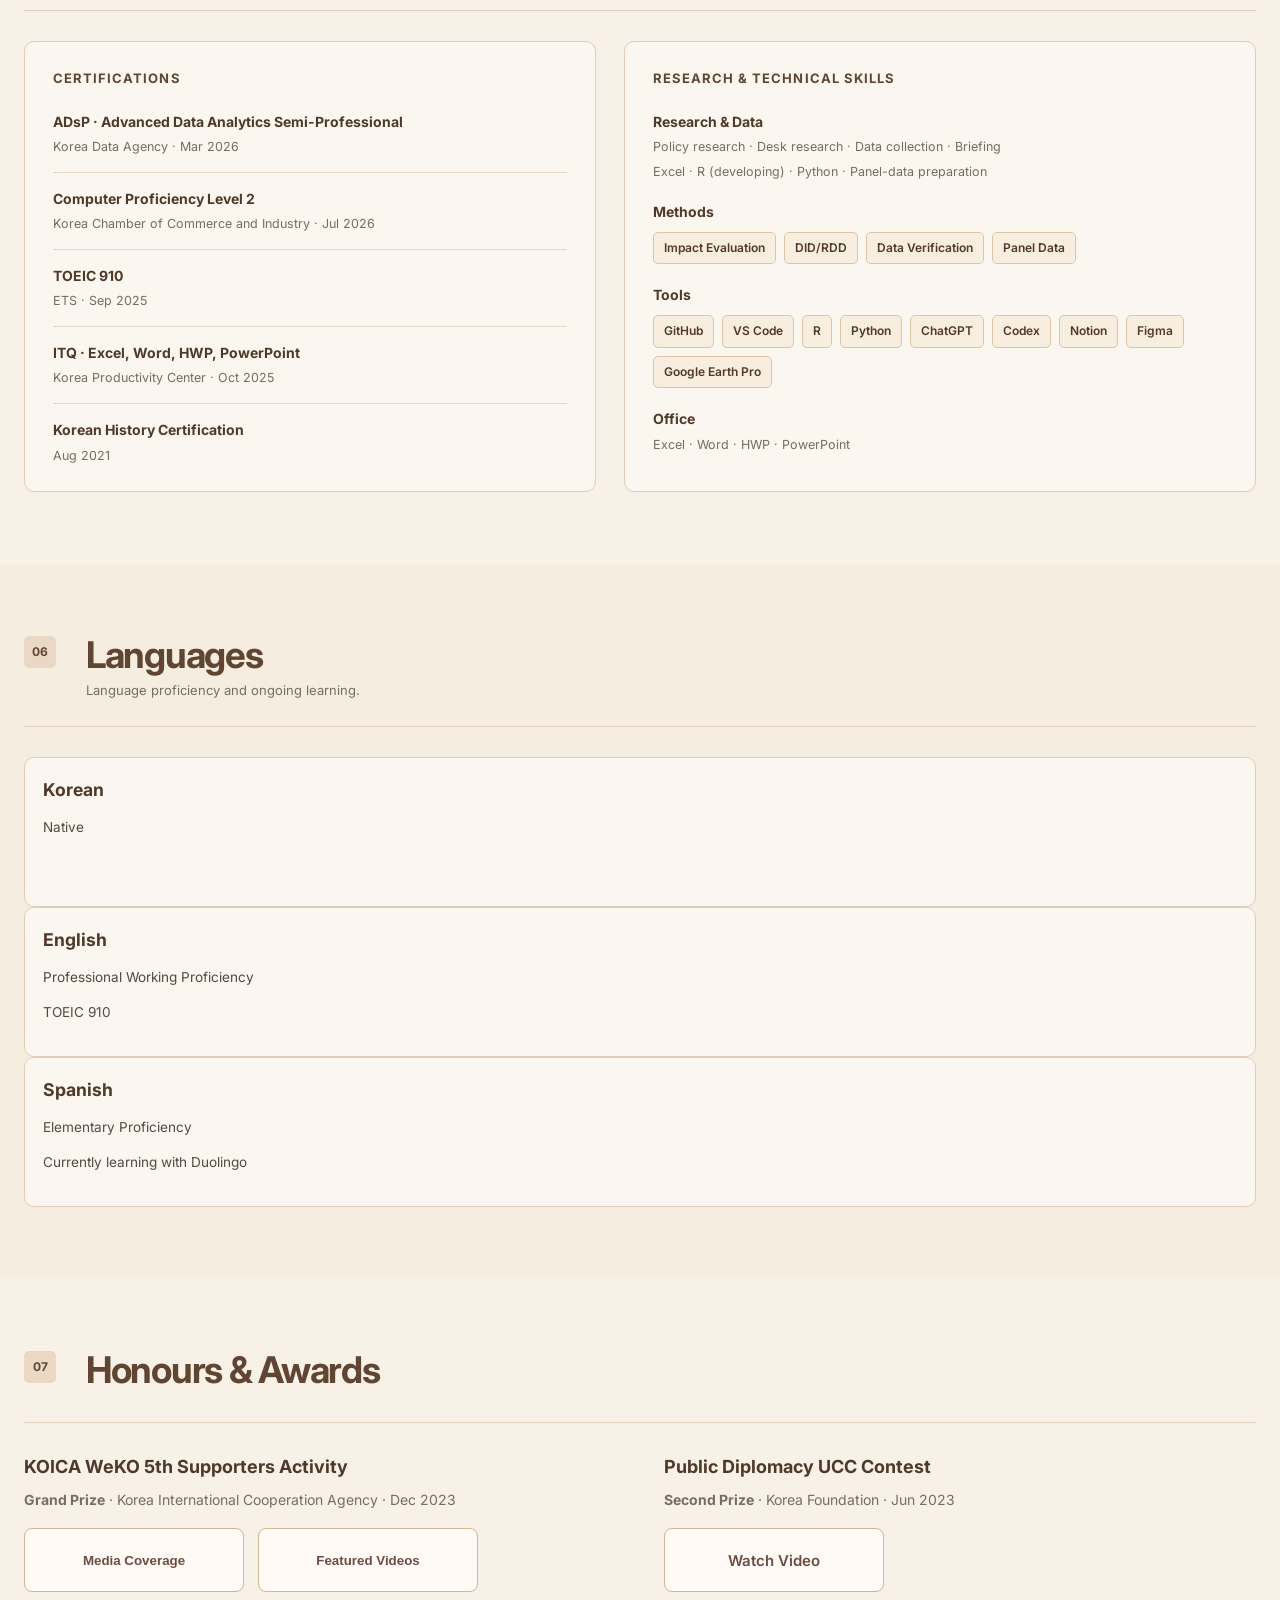
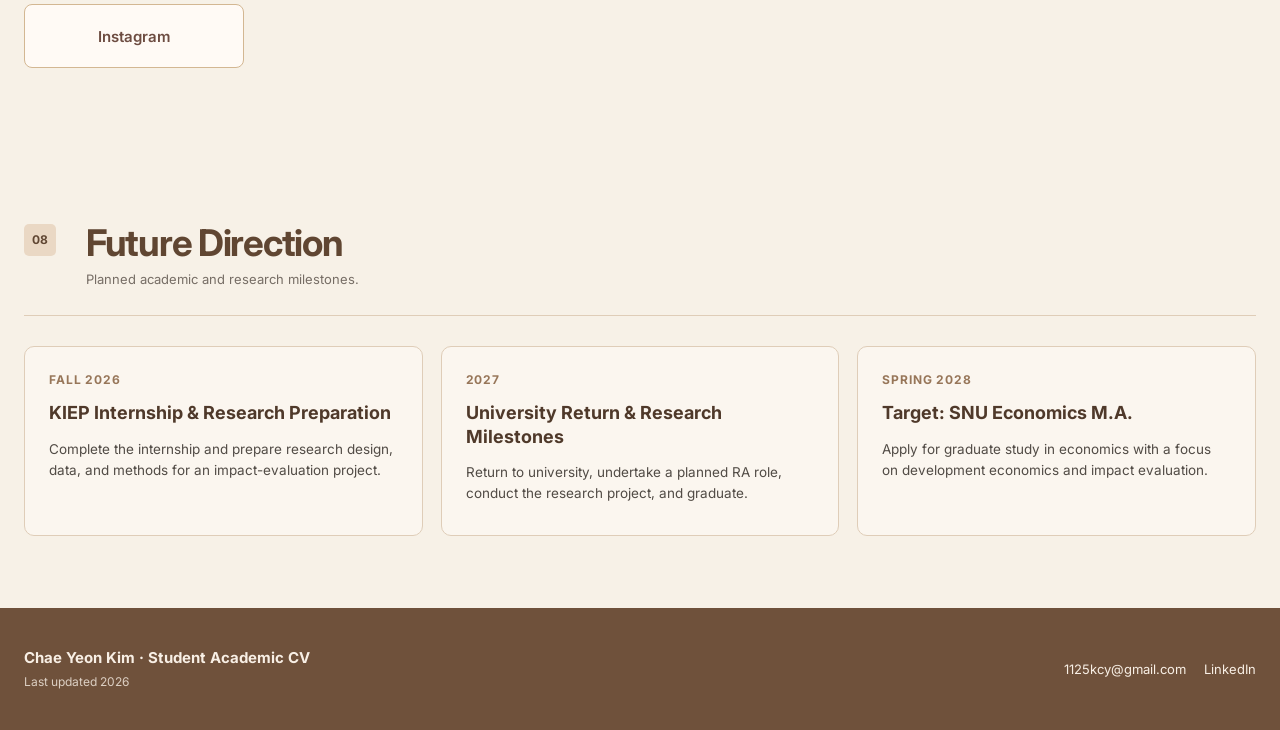
==== commit 8daa1163: "Update index.html" ====
--- a/index.html
+++ b/index.html
@@ -313,18 +313,18 @@
             <p>TOEIC 910</p>
           </article>
 
-          <article class="panel language-card">
-            <h3>Spanish</h3>
-            <p class="language-level">Elementary Proficiency</p>
-            <p>Currently learning with Duolingo</p>
-            <a
-              class="text-link"
-              href="https://www.duolingo.com/profile/여기에_본인아이디"
-              target="_blank"
-              rel="noopener noreferrer">
-
-            View Duolingo Progress ↗
-
+        <article class="panel language-card">
+          <h3>Spanish</h3>
+
+          <p class="language-level">
+            Elementary Proficiency
+          </p>
+
+          <p>
+            Currently learning with Duolingo
+          </p>
+          
+        </article>
             </a>
           </article>
         </div>
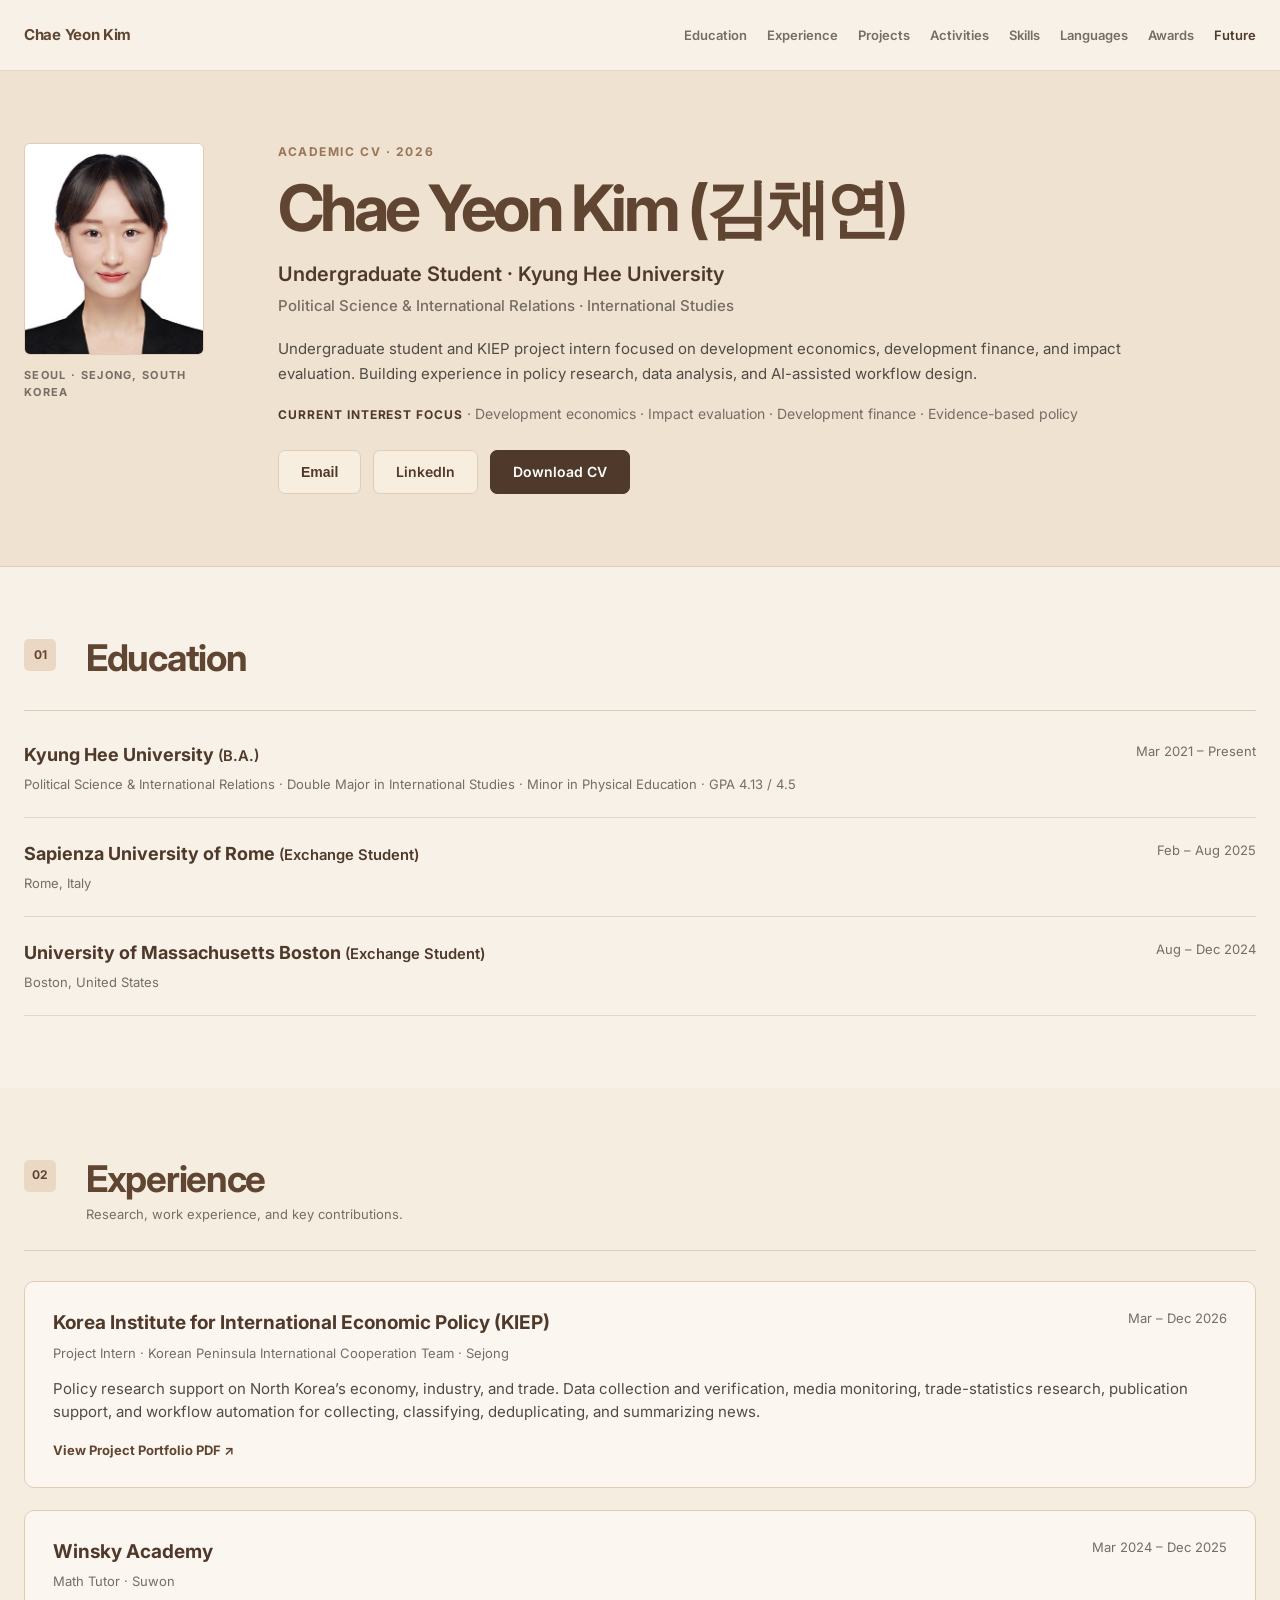
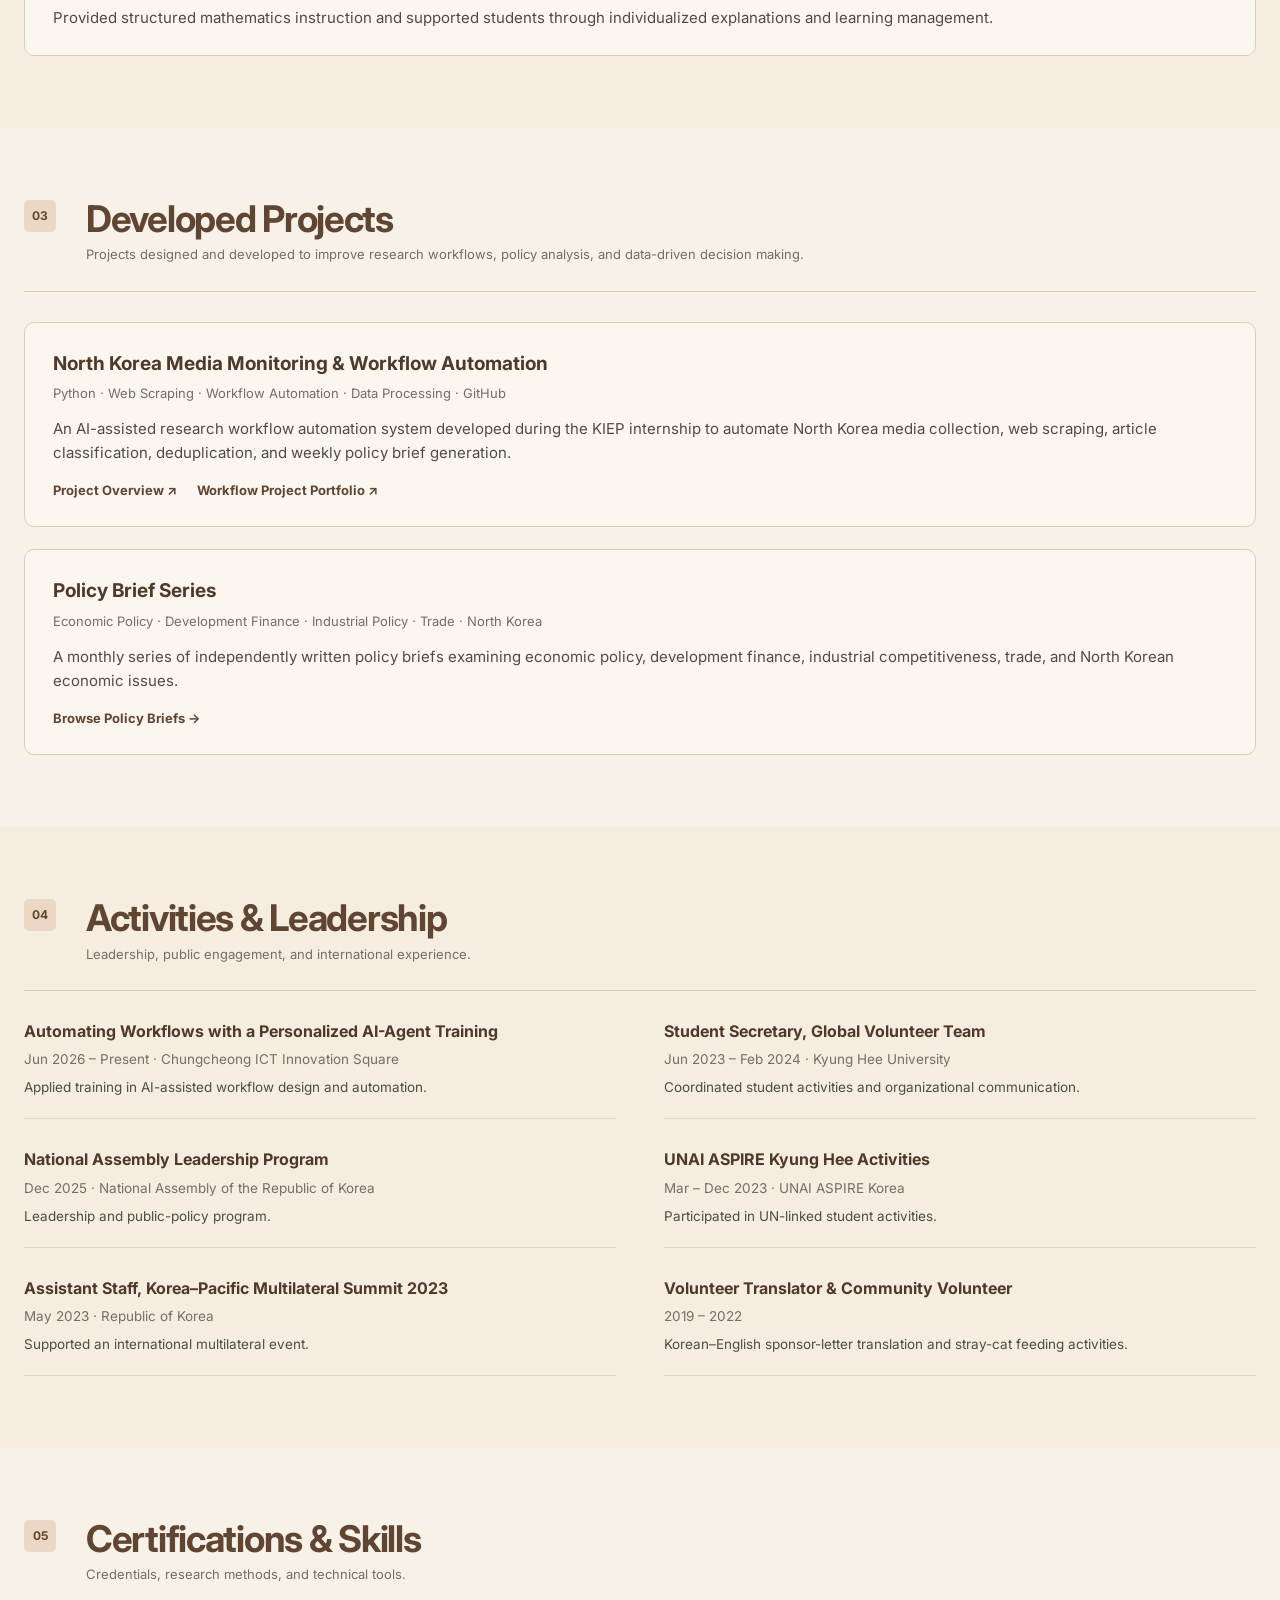
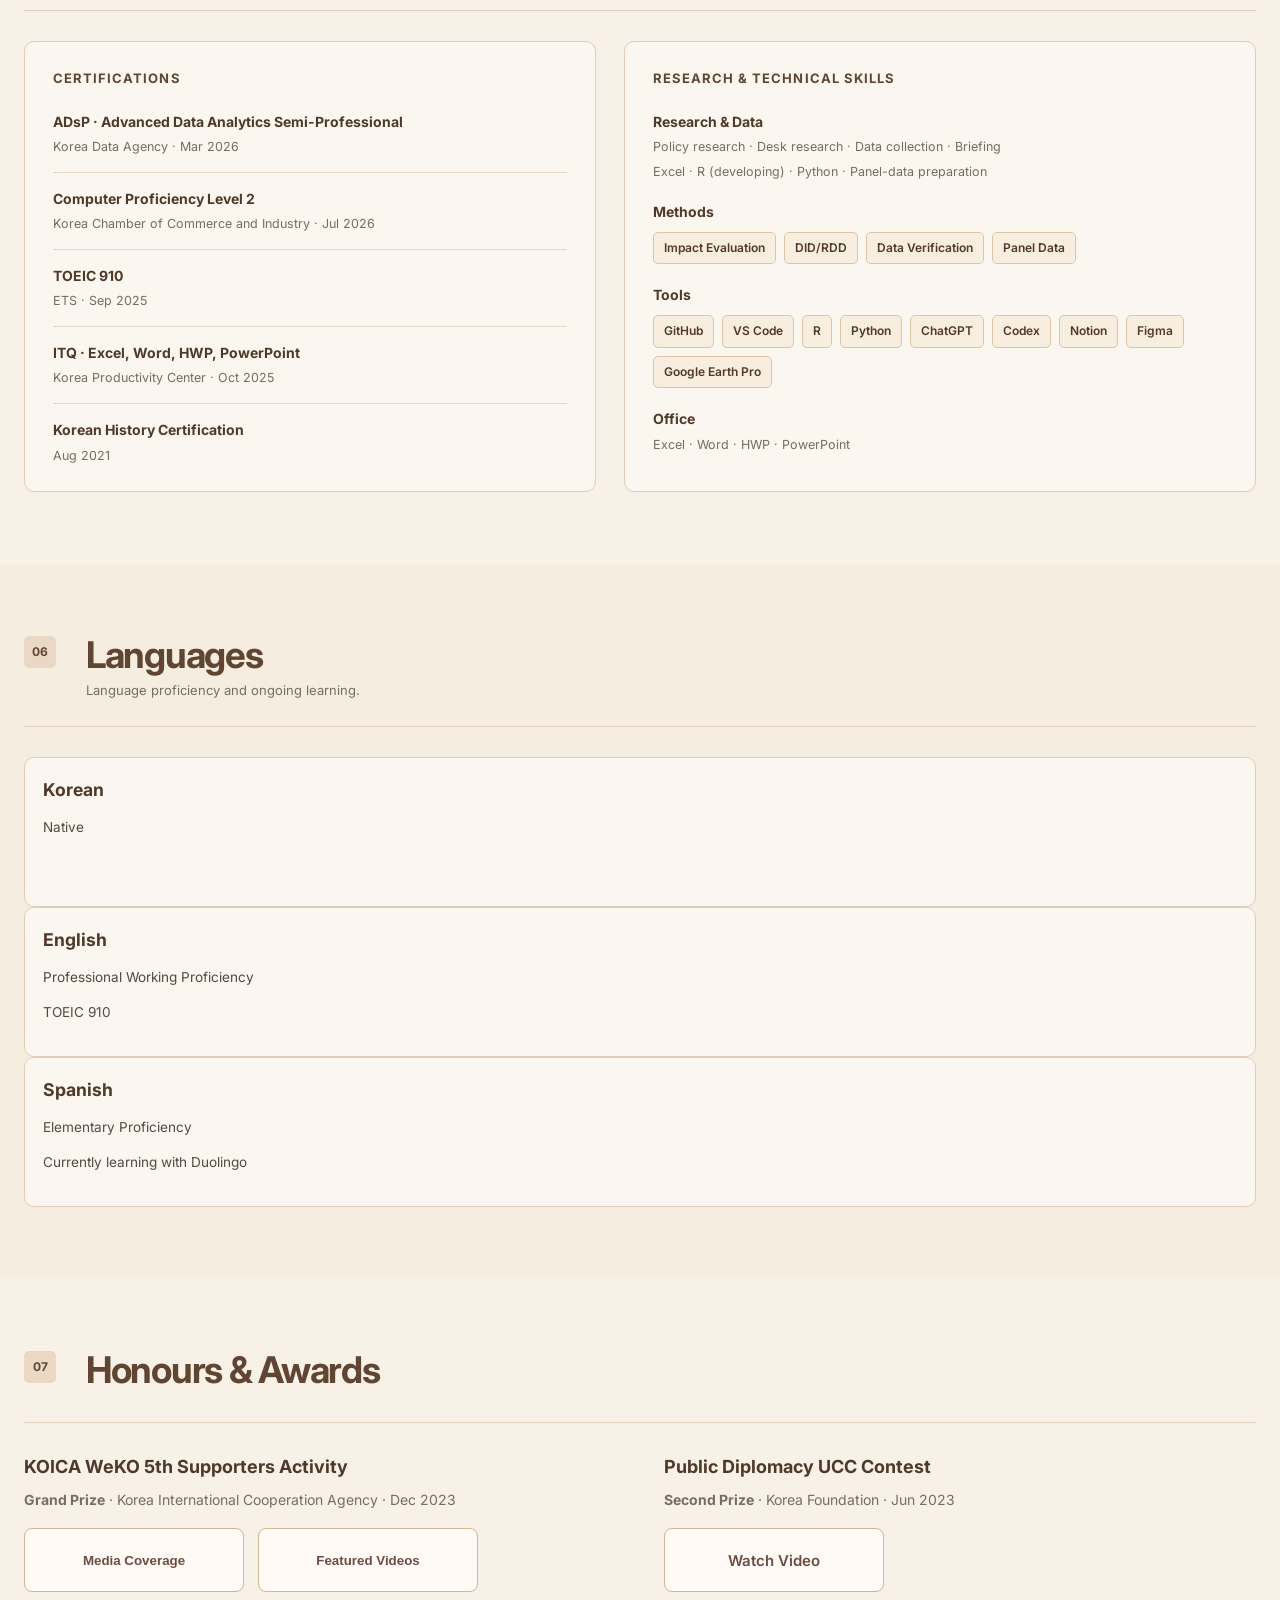
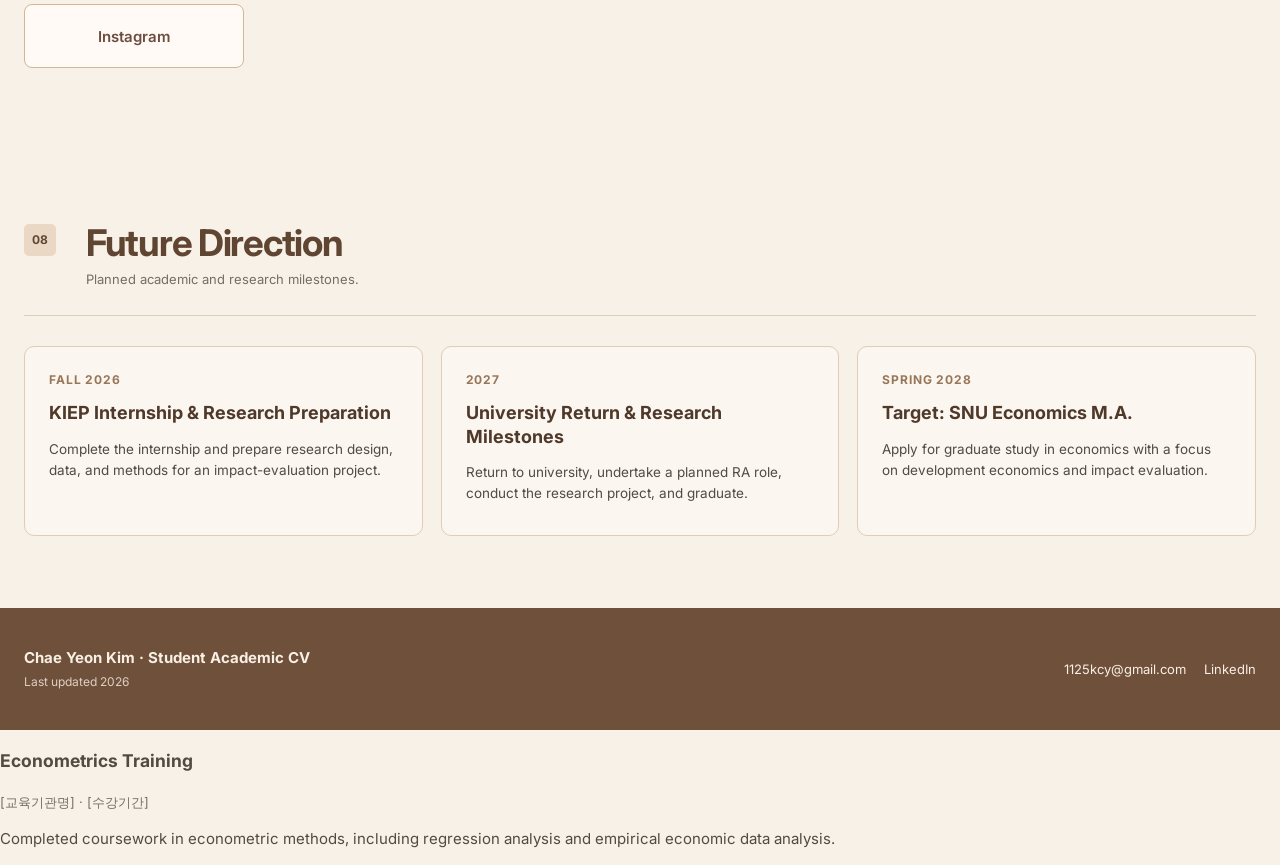
==== commit ddfe3bfd: "Update index.html" ====
--- a/index.html
+++ b/index.html
@@ -475,3 +475,11 @@
   </footer>
 </body>
 </html>
+<article>
+  <h3>Econometrics Training</h3>
+  <p class="meta">[교육기관명] · [수강기간]</p>
+  <p>
+    Completed coursework in econometric methods, including regression analysis
+    and empirical economic data analysis.
+  </p>
+</article>
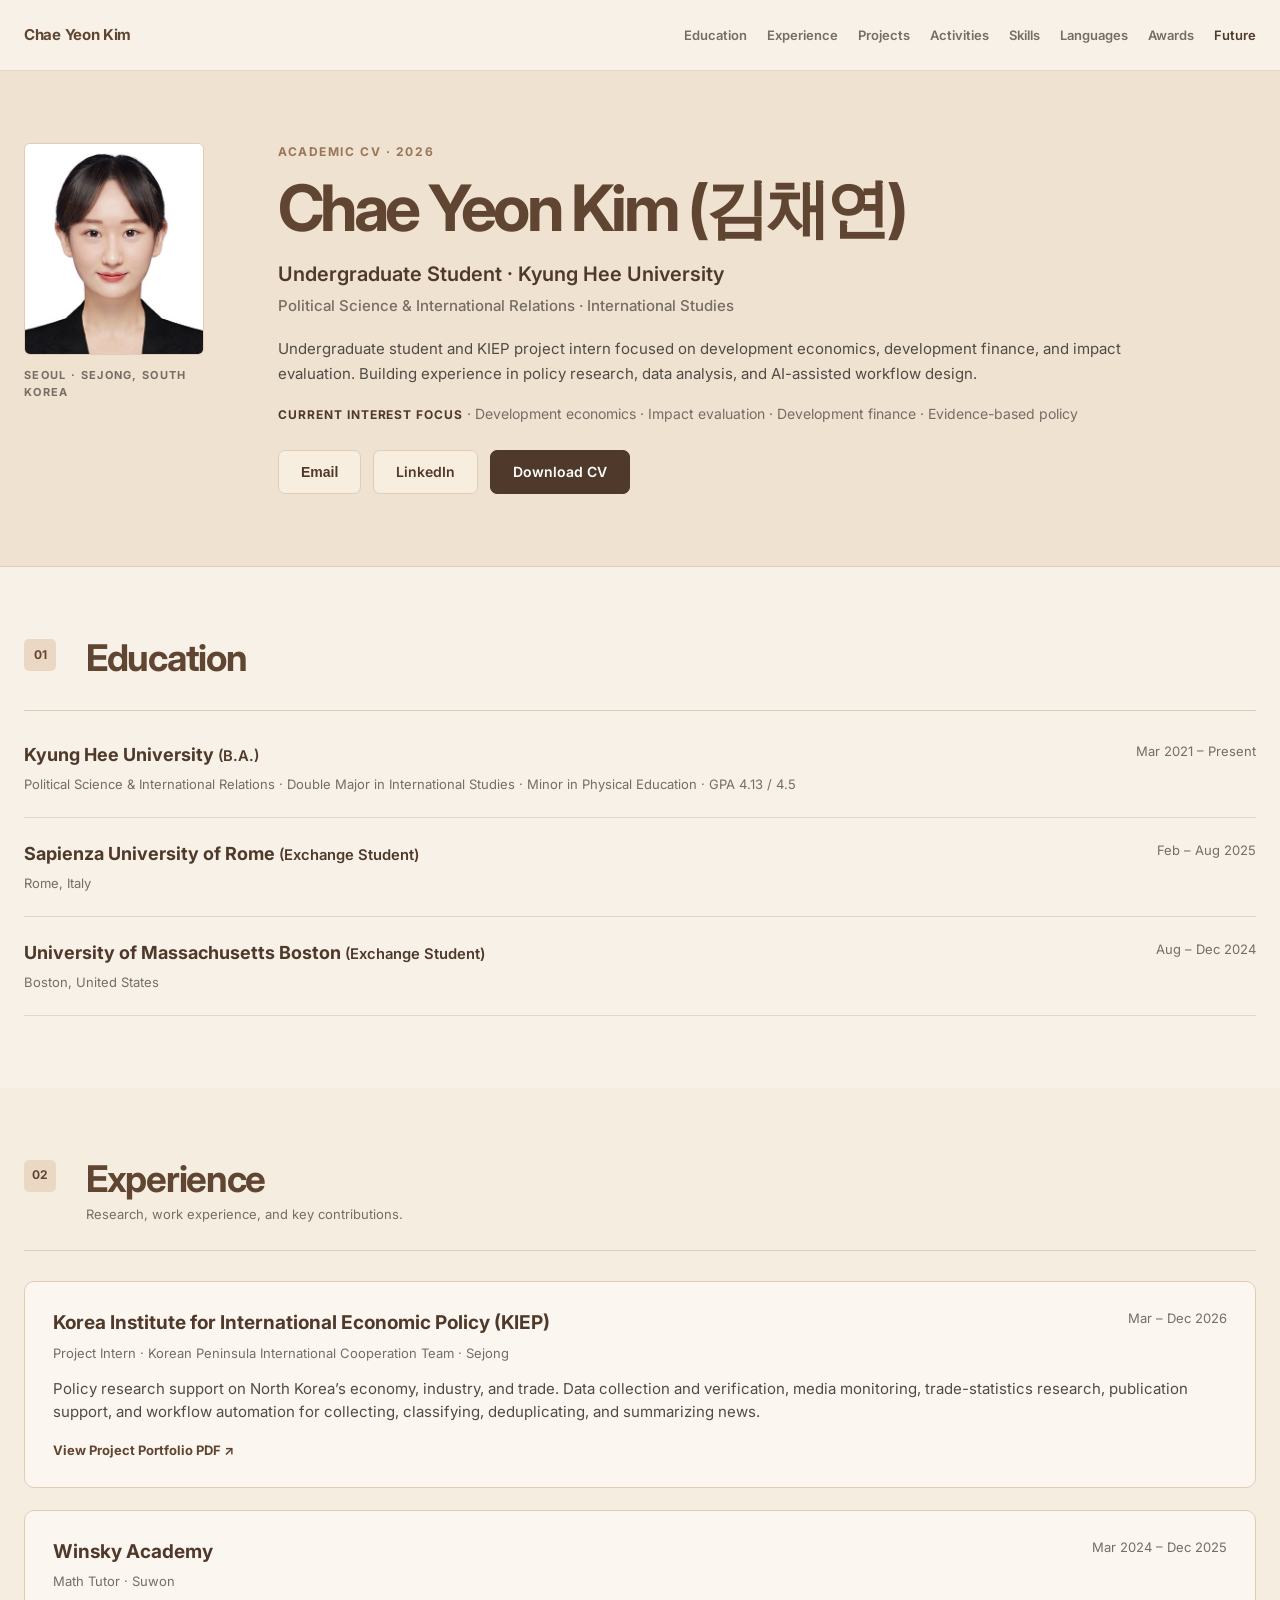
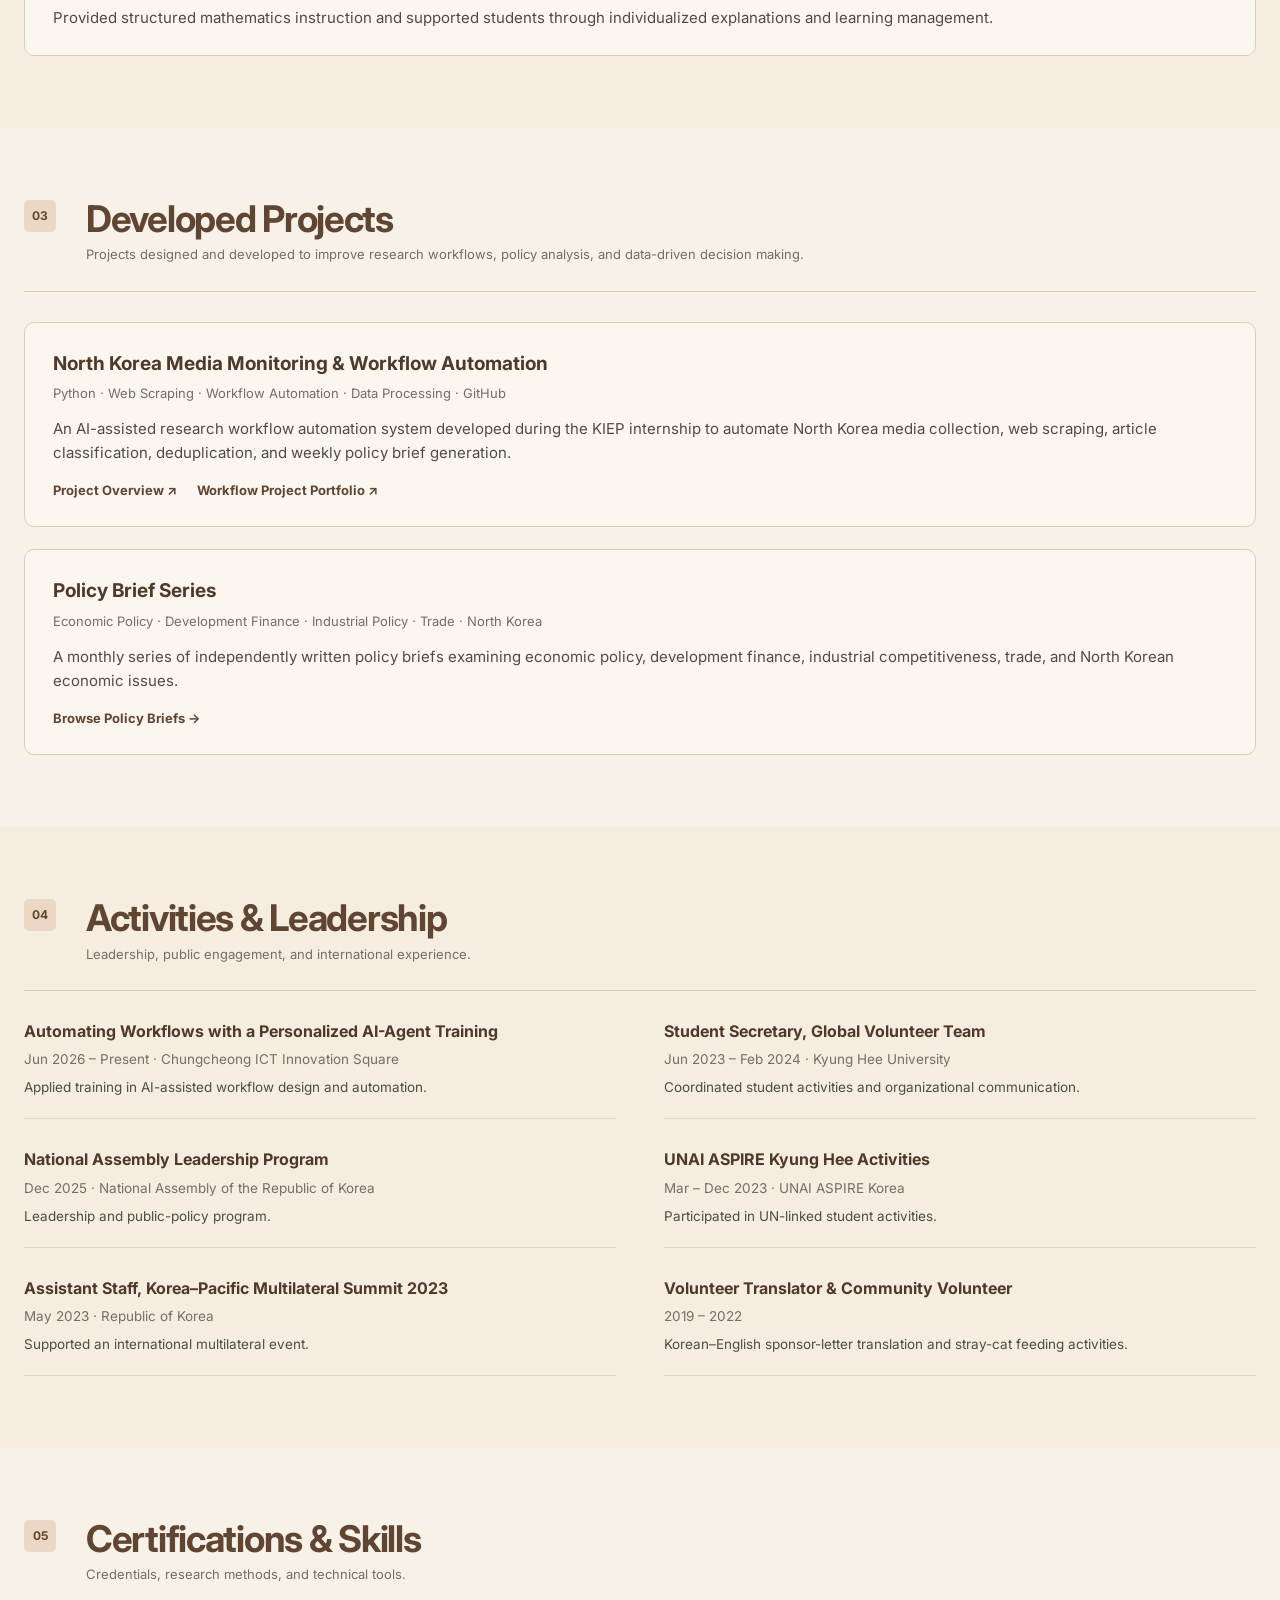
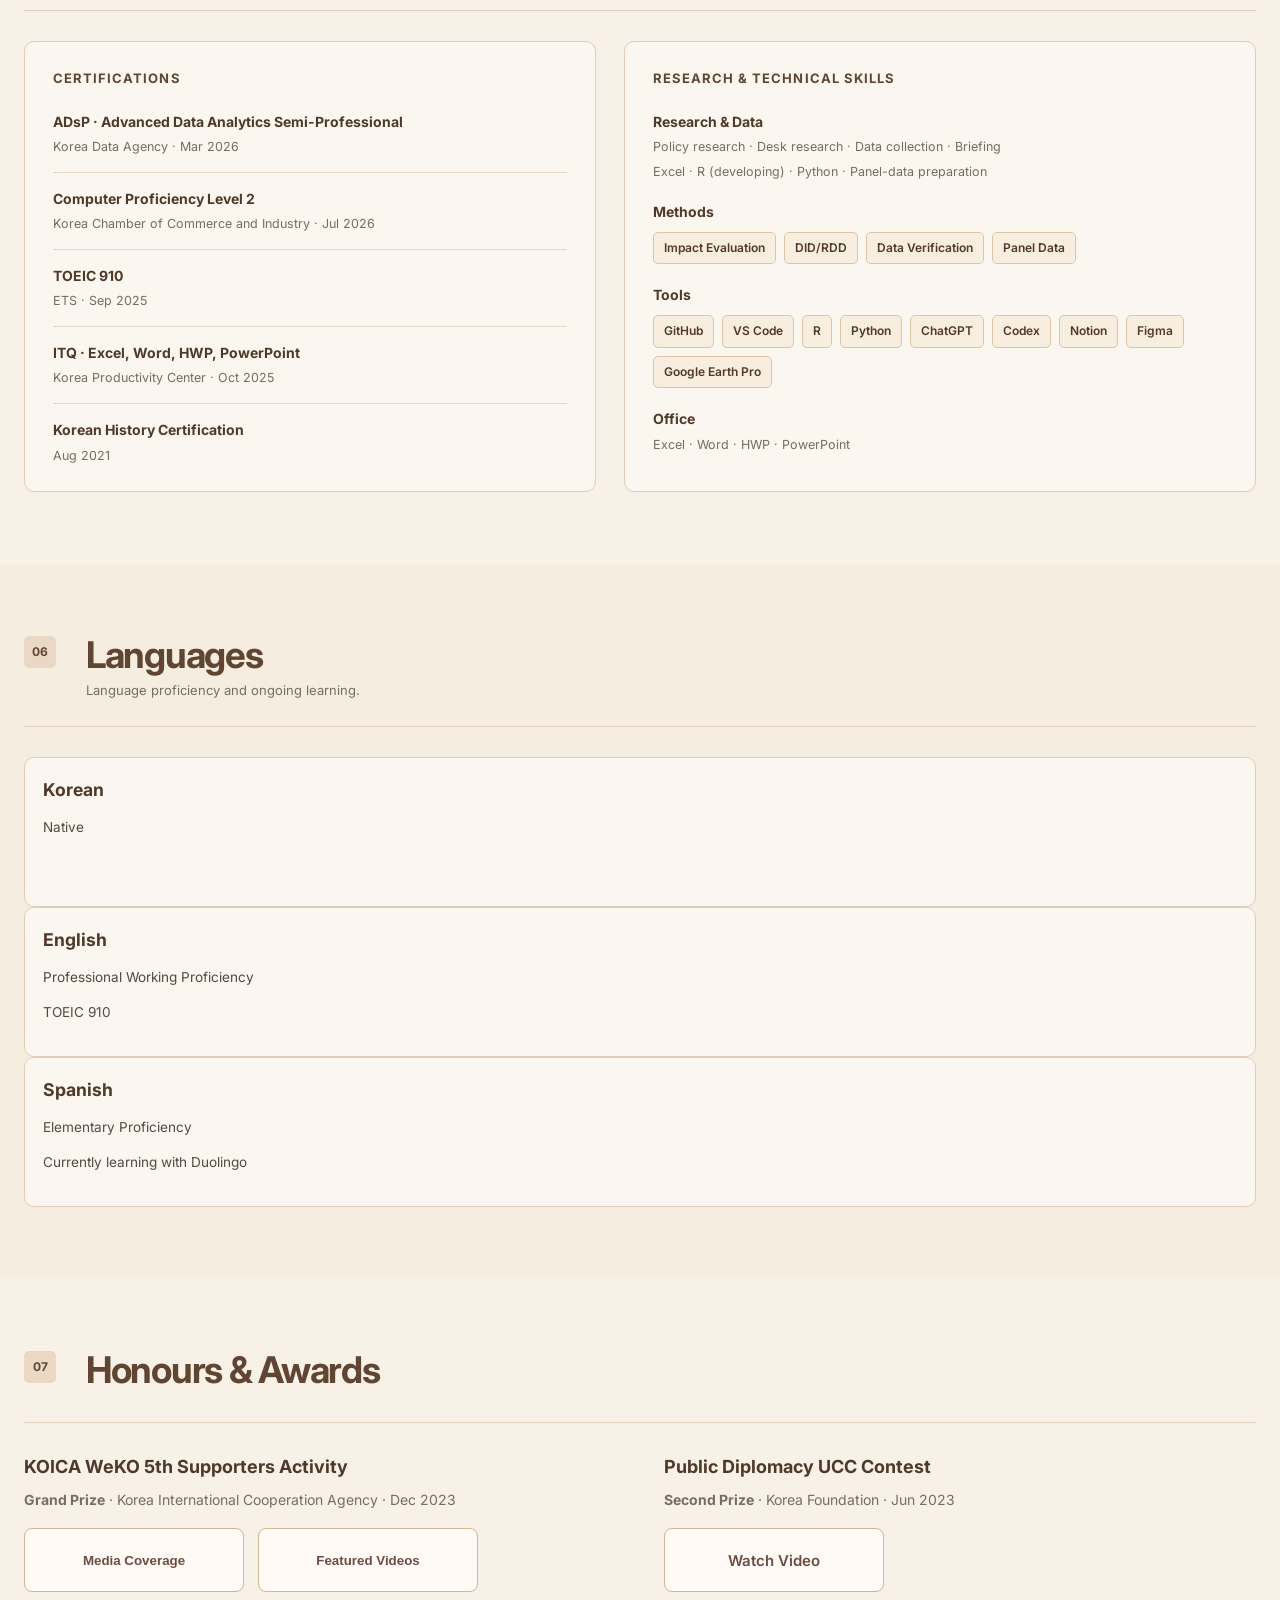
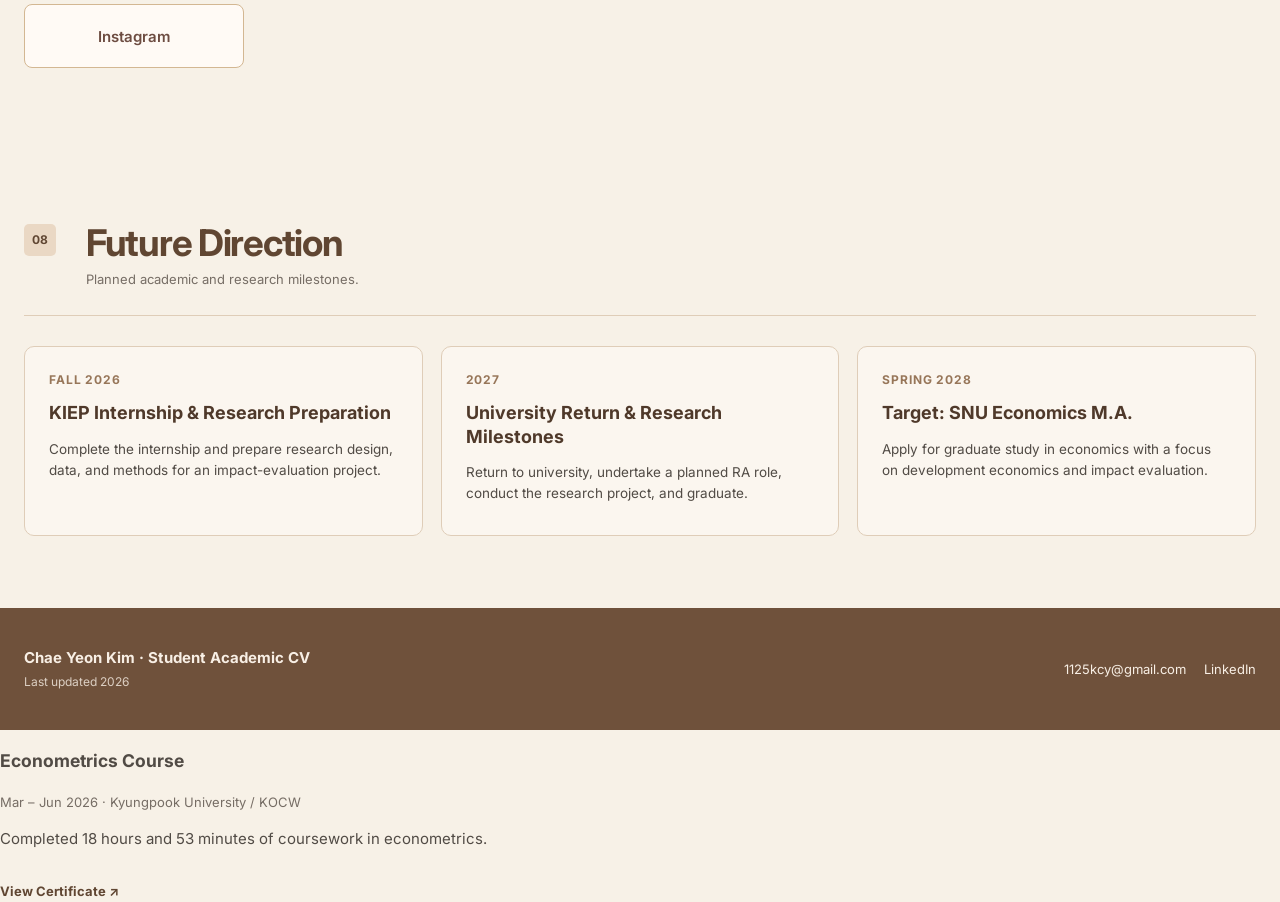
==== commit b7ee0534: "Update index.html" ====
--- a/index.html
+++ b/index.html
@@ -476,10 +476,22 @@
 </body>
 </html>
 <article>
-  <h3>Econometrics Training</h3>
-  <p class="meta">[교육기관명] · [수강기간]</p>
+  <h3>Econometrics Course</h3>
+
+  <p class="meta">
+    Mar – Jun 2026 · Kyungpook University / KOCW
+  </p>
+
   <p>
-    Completed coursework in econometric methods, including regression analysis
-    and empirical economic data analysis.
+    Completed 18 hours and 53 minutes of coursework in econometrics.
   </p>
+
+  <a
+    class="text-link"
+    href="./assets/docs/econometrics-course-certificate.pdf"
+    target="_blank"
+    rel="noopener noreferrer"
+  >
+    View Certificate ↗
+  </a>
 </article>
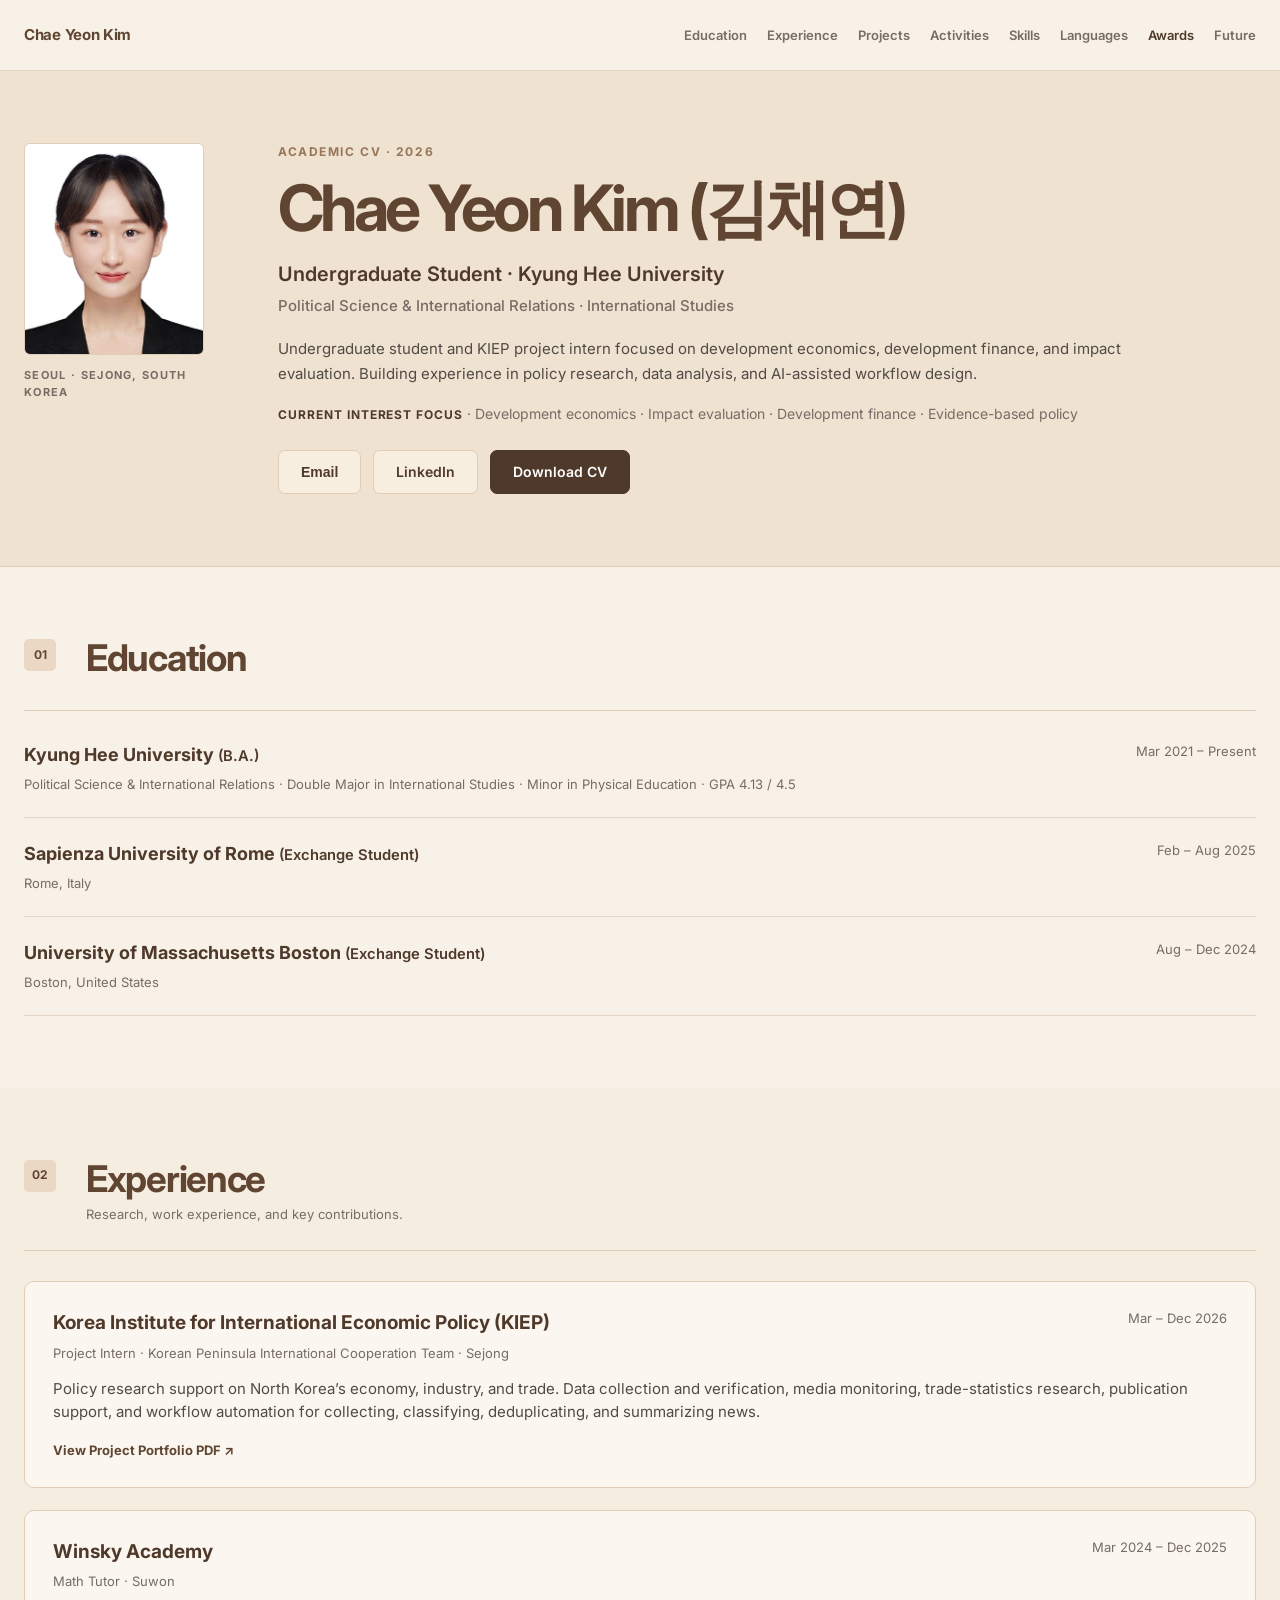
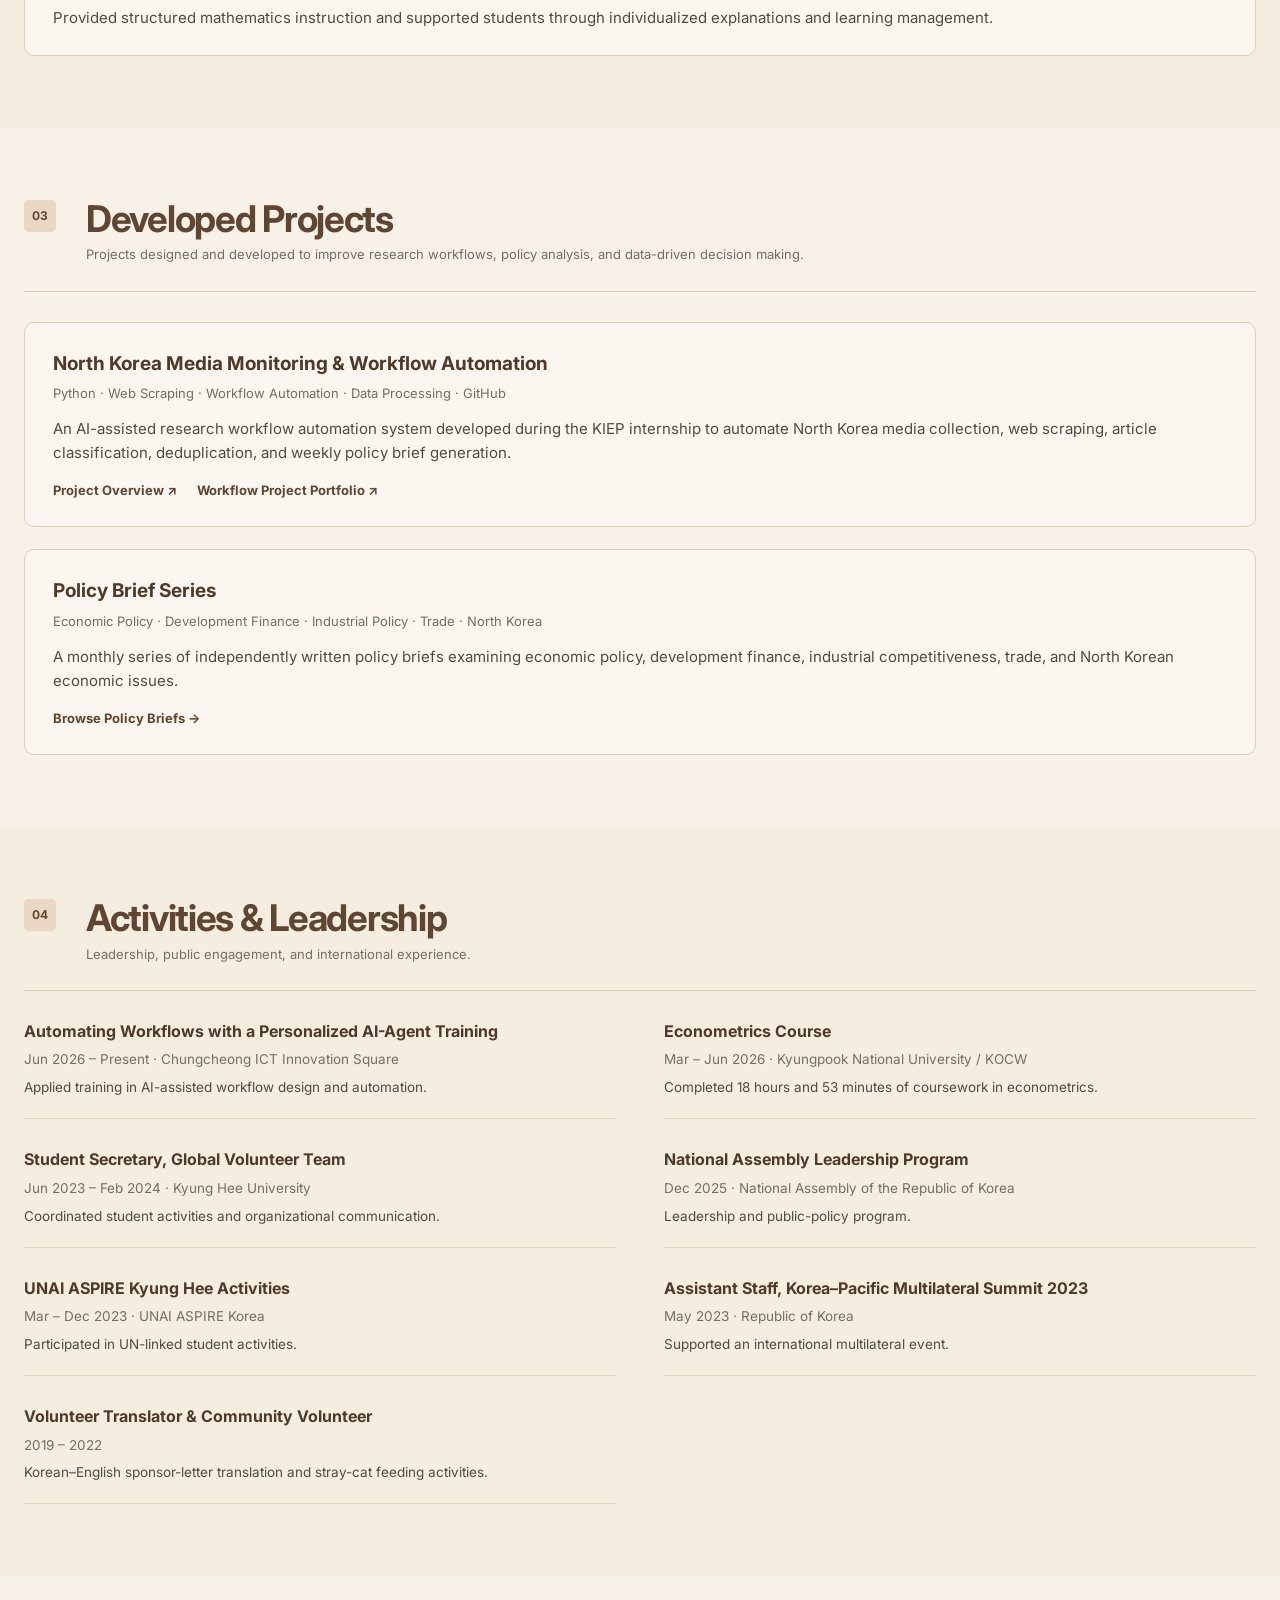
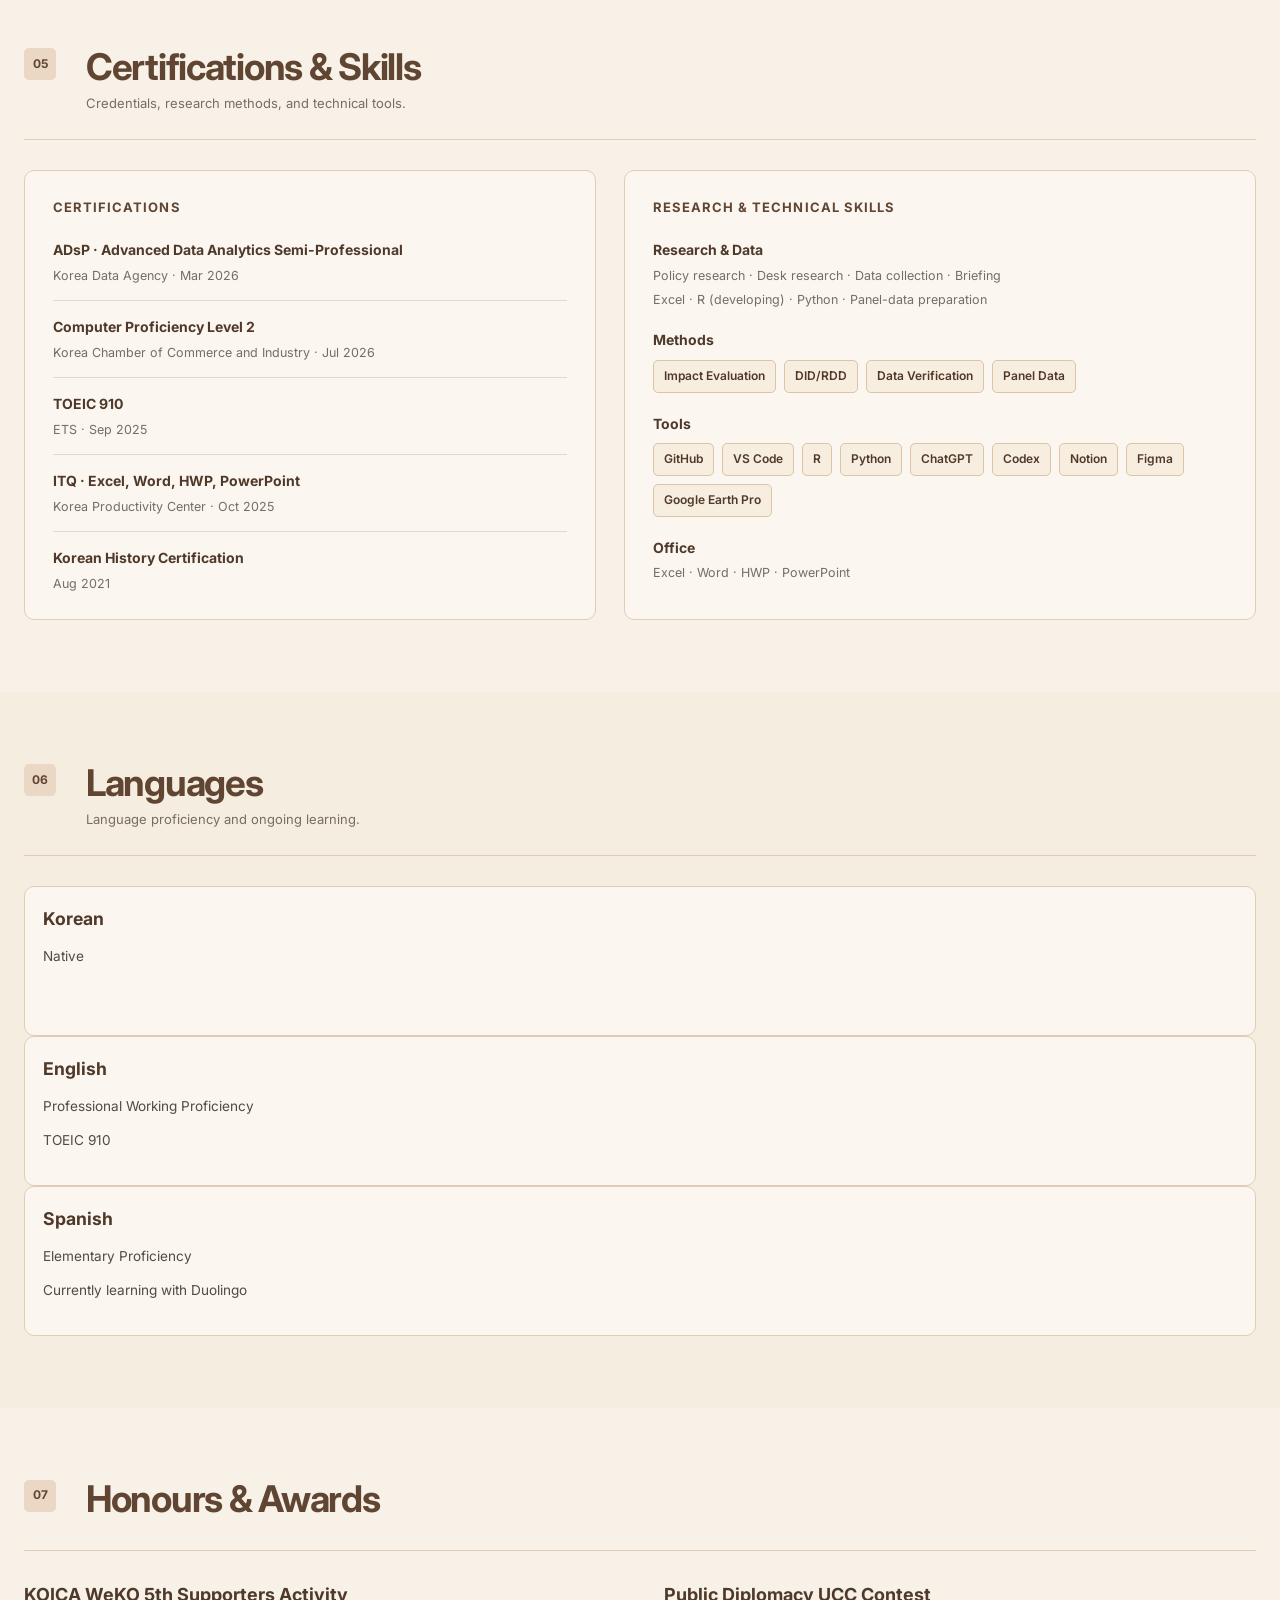
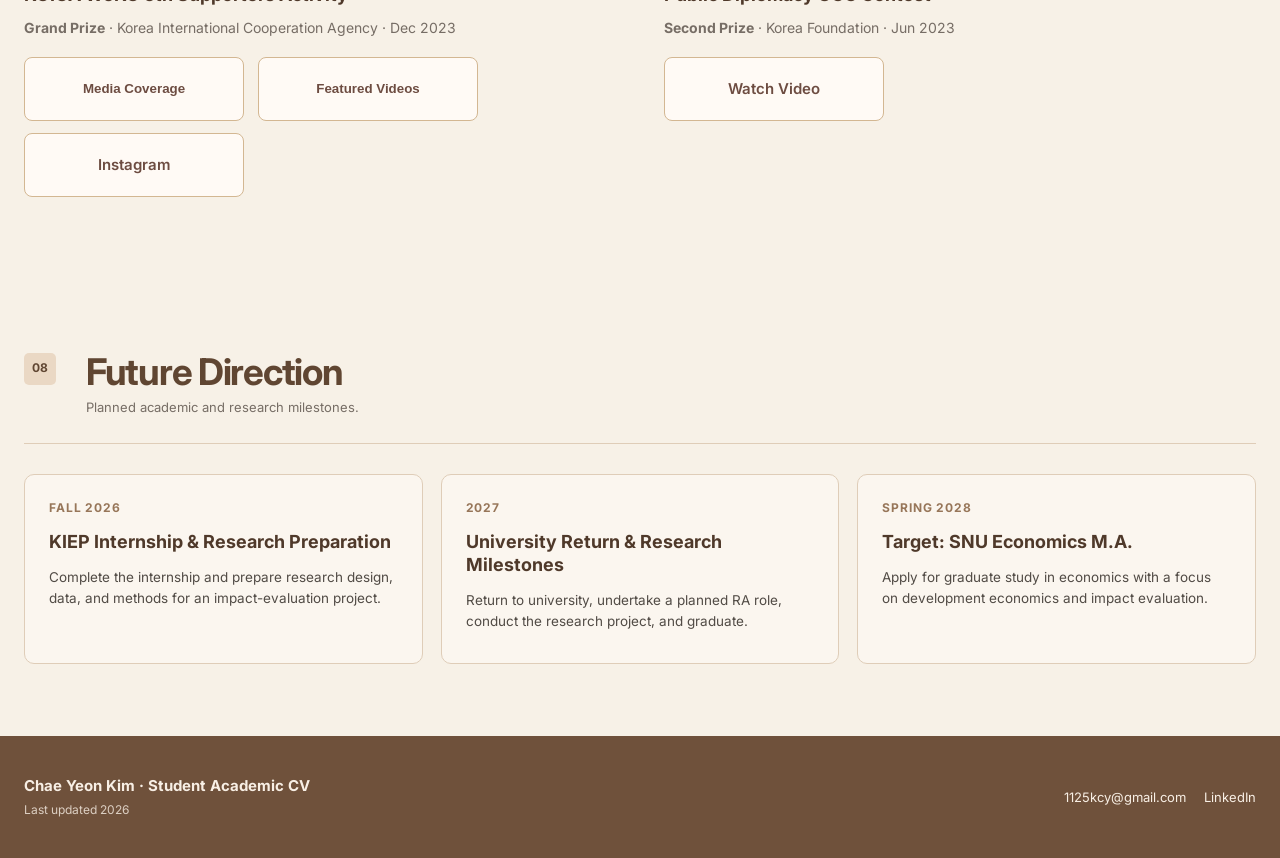
==== commit 7bf3b607: "Update index.html" ====
--- a/index.html
+++ b/index.html
@@ -225,6 +225,16 @@
             <p>Applied training in AI-assisted workflow design and automation.</p>
           </article>
           <article>
+            <h3>Econometrics Course</h3>
+            <p class="meta">
+              Mar – Jun 2026 · Kyungpook National University / KOCW
+            </p>
+            <p>
+              Completed 18 hours and 53 minutes of coursework in econometrics.
+            </p>
+          </article>
+          
+          <article>
             <h3>Student Secretary, Global Volunteer Team</h3>
             <p class="meta">Jun 2023 – Feb 2024 · Kyung Hee University</p>
             <p>Coordinated student activities and organizational communication.</p>
@@ -475,23 +485,3 @@
   </footer>
 </body>
 </html>
-<article>
-  <h3>Econometrics Course</h3>
-
-  <p class="meta">
-    Mar – Jun 2026 · Kyungpook University / KOCW
-  </p>
-
-  <p>
-    Completed 18 hours and 53 minutes of coursework in econometrics.
-  </p>
-
-  <a
-    class="text-link"
-    href="./assets/docs/econometrics-course-certificate.pdf"
-    target="_blank"
-    rel="noopener noreferrer"
-  >
-    View Certificate ↗
-  </a>
-</article>
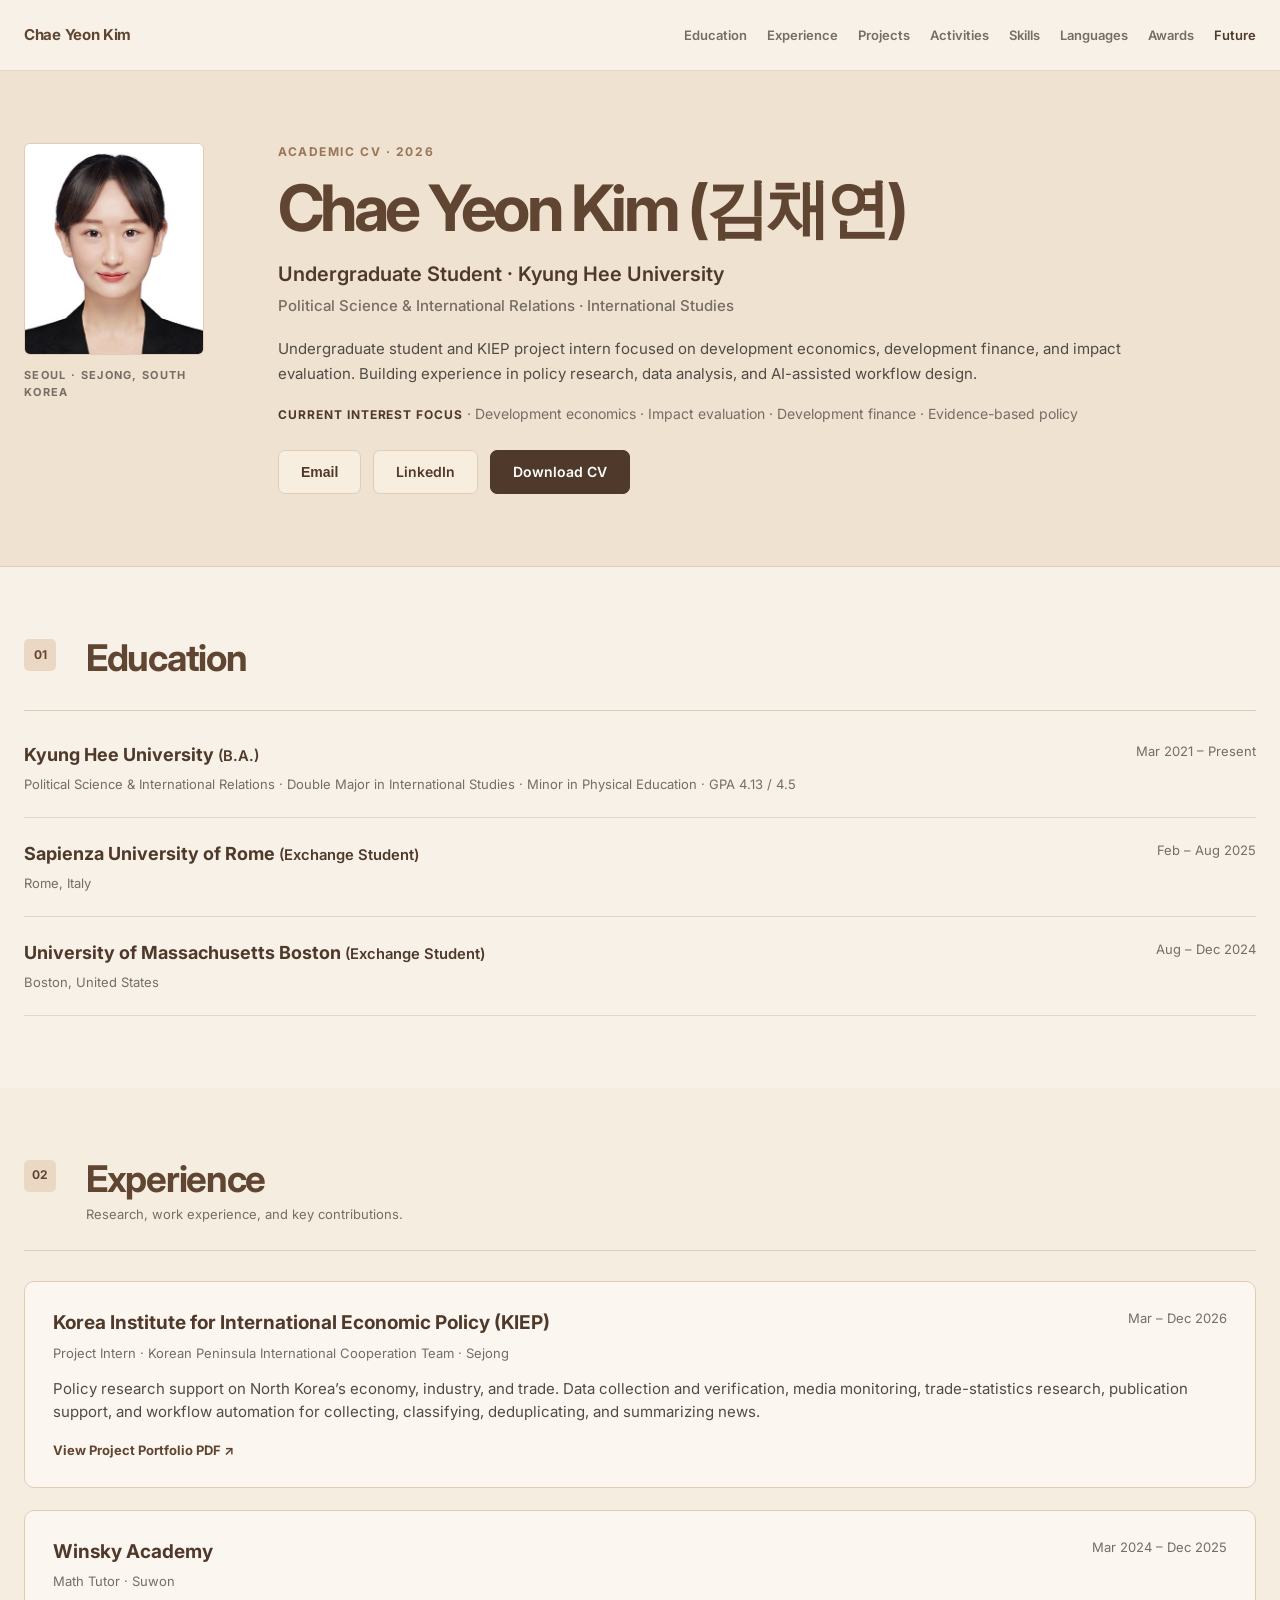
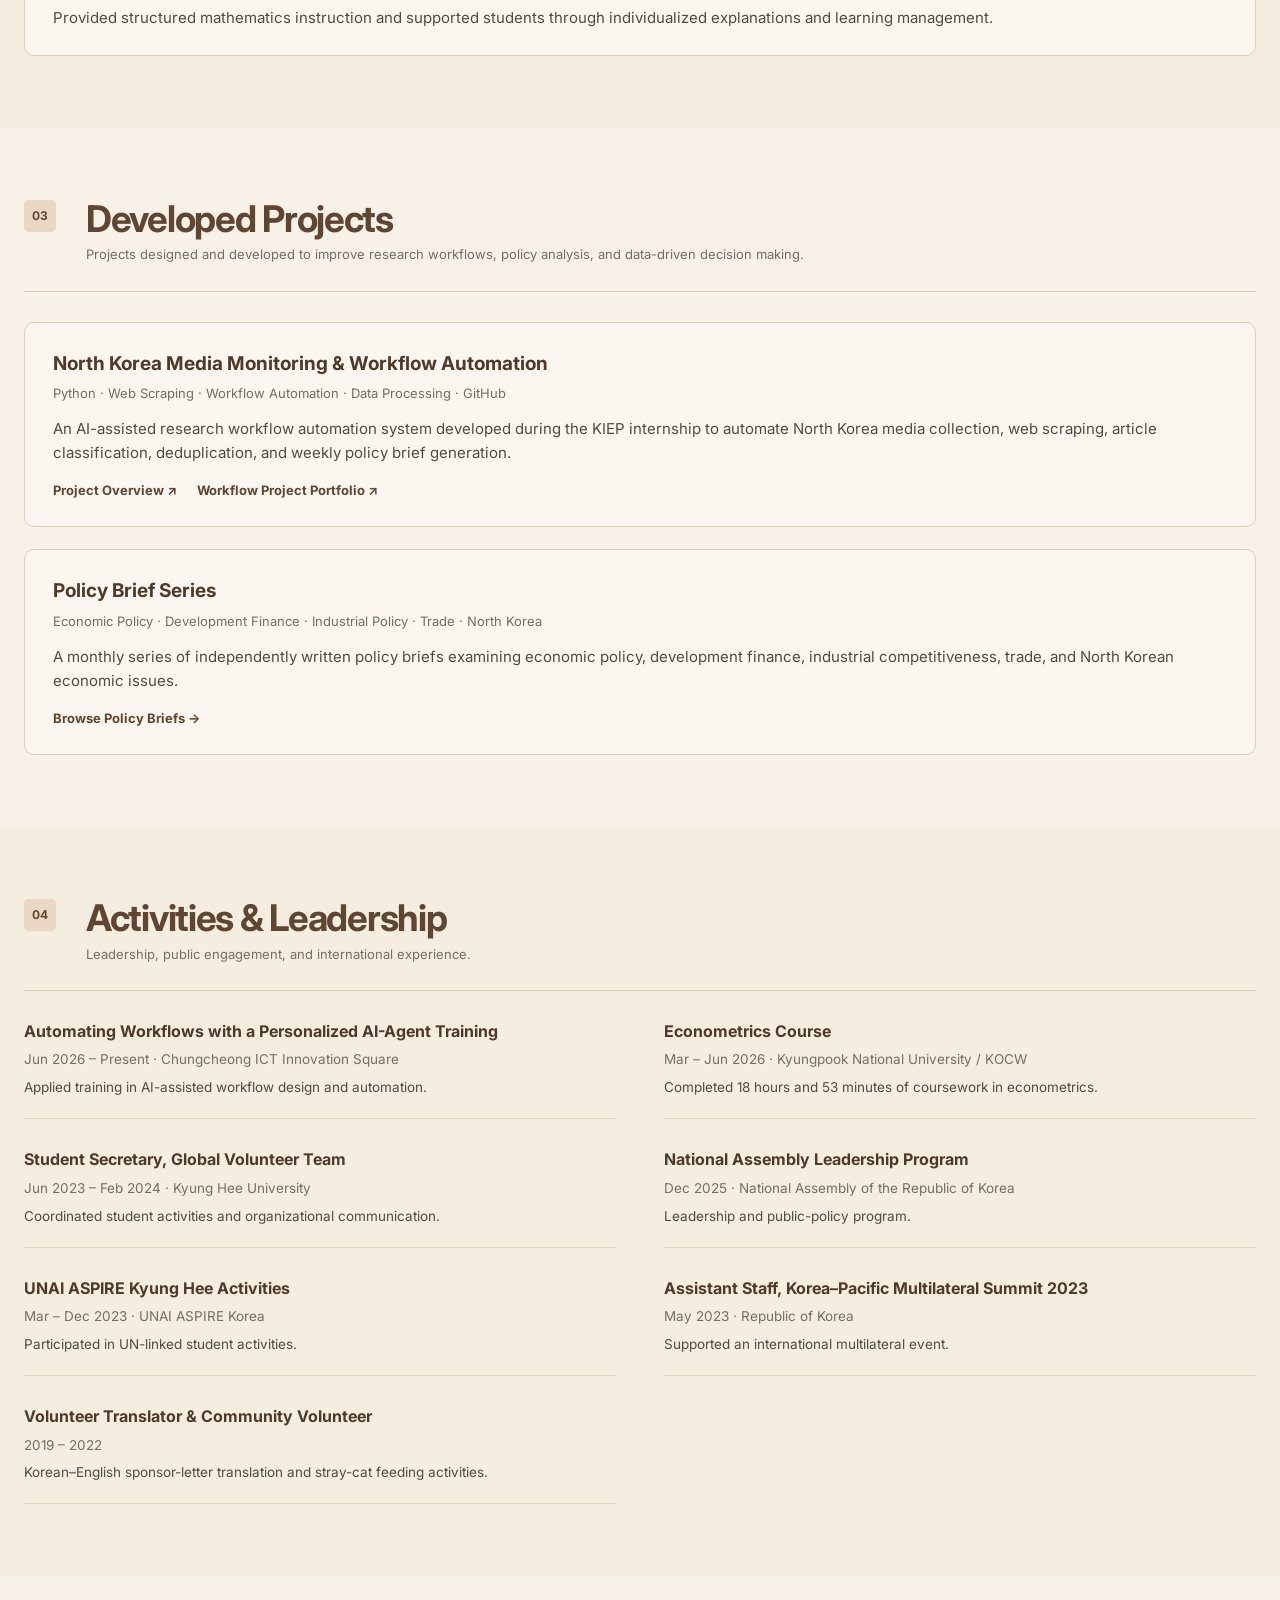
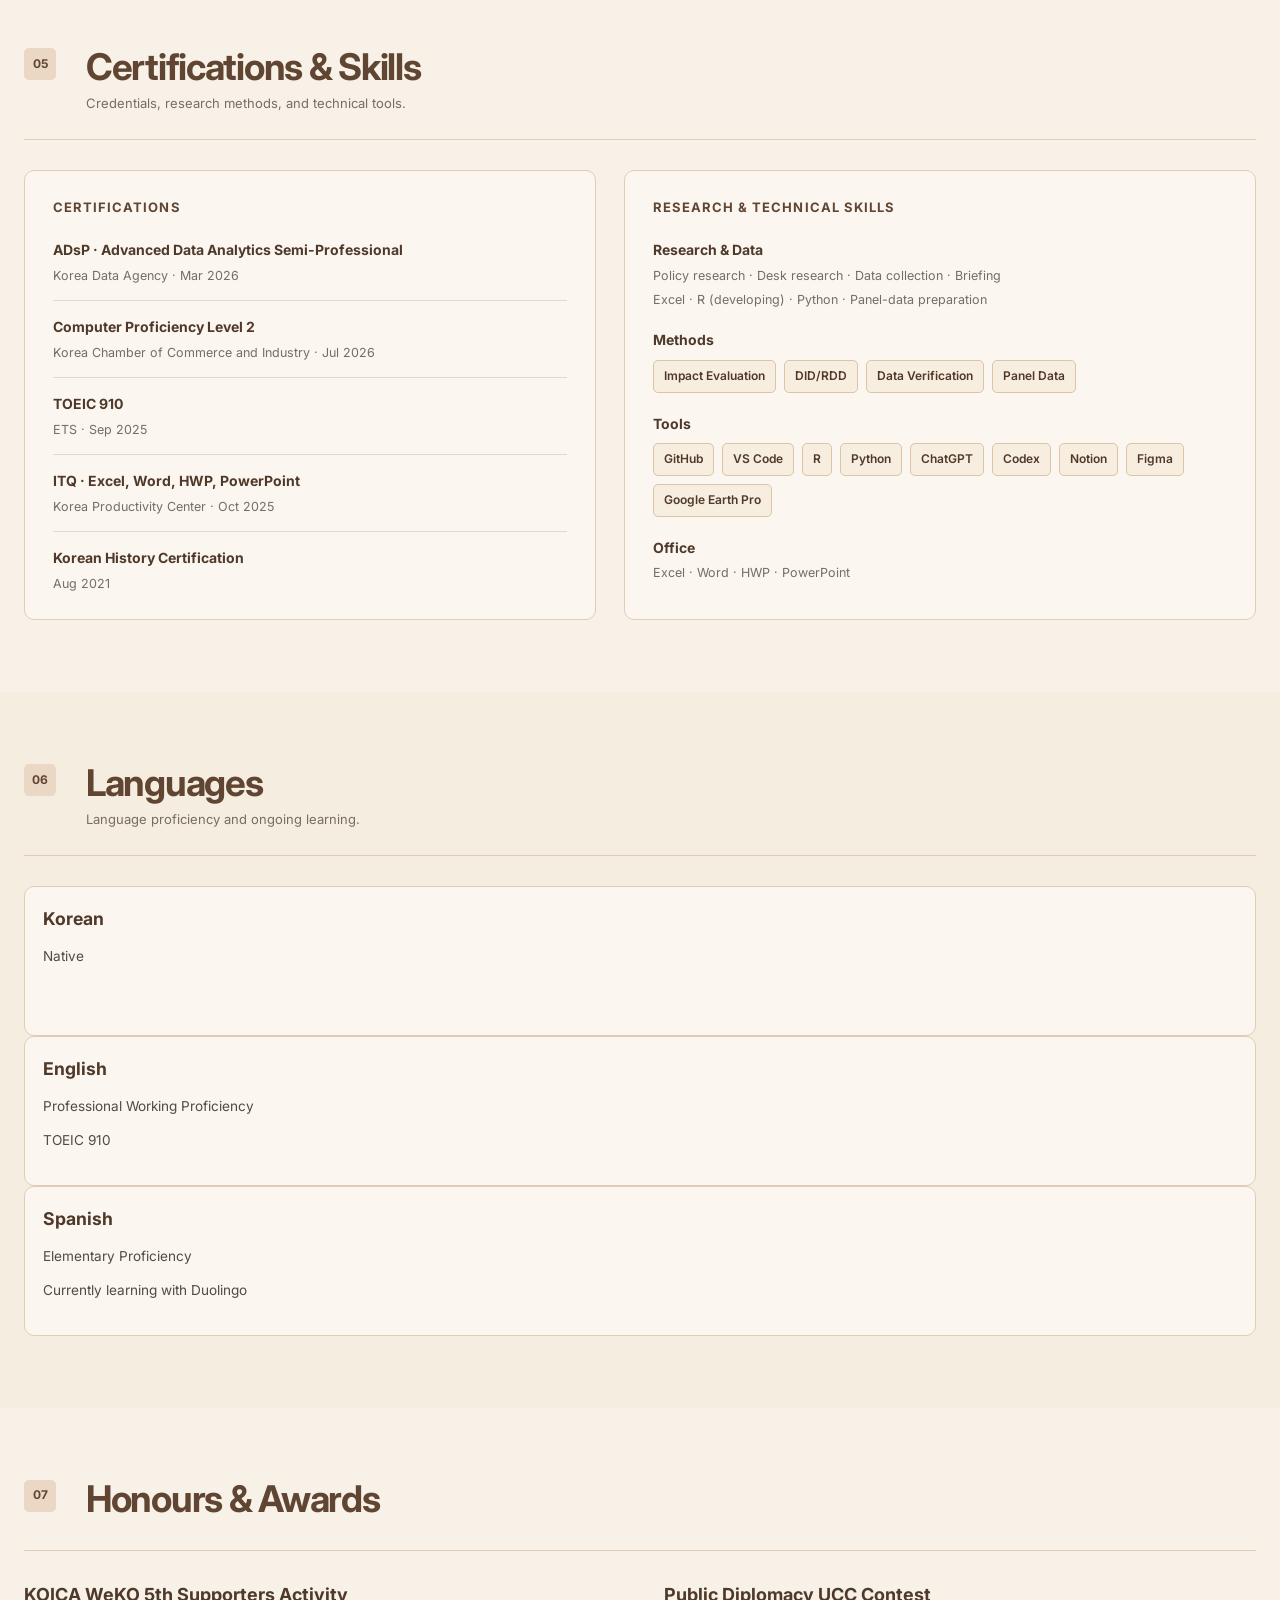
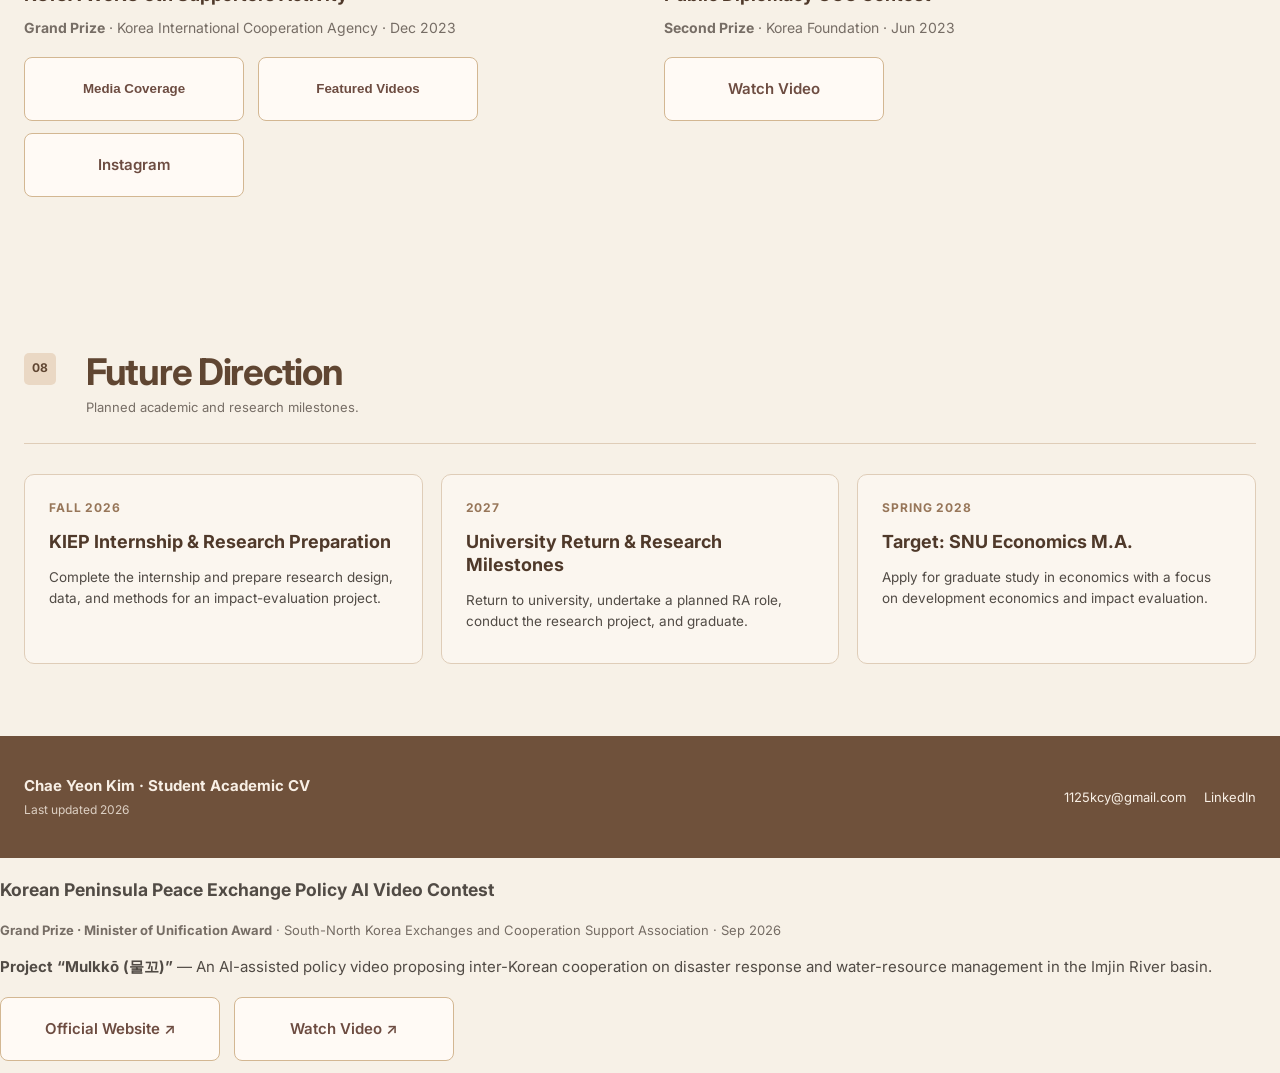
==== commit ccc4a308: "Update index.html" ====
--- a/index.html
+++ b/index.html
@@ -485,3 +485,41 @@
   </footer>
 </body>
 </html>
+
+<article>
+  <h3>Korean Peninsula Peace Exchange Policy AI Video Contest</h3>
+
+  <p class="meta">
+    <strong>Grand Prize · Minister of Unification Award</strong>
+    · South-North Korea Exchanges and Cooperation Support Association
+    · Sep 2026
+  </p>
+
+  <p>
+    <strong>Project “Mulkkō (물꼬)”</strong> — An AI-assisted policy video proposing
+    inter-Korean cooperation on disaster response and water-resource management
+    in the Imjin River basin.
+  </p>
+
+  <div class="award-links">
+
+    <a
+      class="link-btn"
+      href="https://sonosa.or.kr/index.html?act=view&bbsno=402&boardno=692&menuno=13&siteno=1&ztag=rO0ABXQAOTxjYWxsIHR5cGU9ImJvYXJkIiBubz0iNjkyIiBza2luPSJkYnNvbnNhX25vcm1hbCI%2BPC9jYWxsPg%3D%3D"
+      target="_blank"
+      rel="noopener noreferrer"
+    >
+      Official Website ↗
+    </a>
+
+    <a
+      class="link-btn"
+      href="여기에_물꼬_유튜브_링크"
+      target="_blank"
+      rel="noopener noreferrer"
+    >
+      Watch Video ↗
+    </a>
+
+  </div>
+</article>
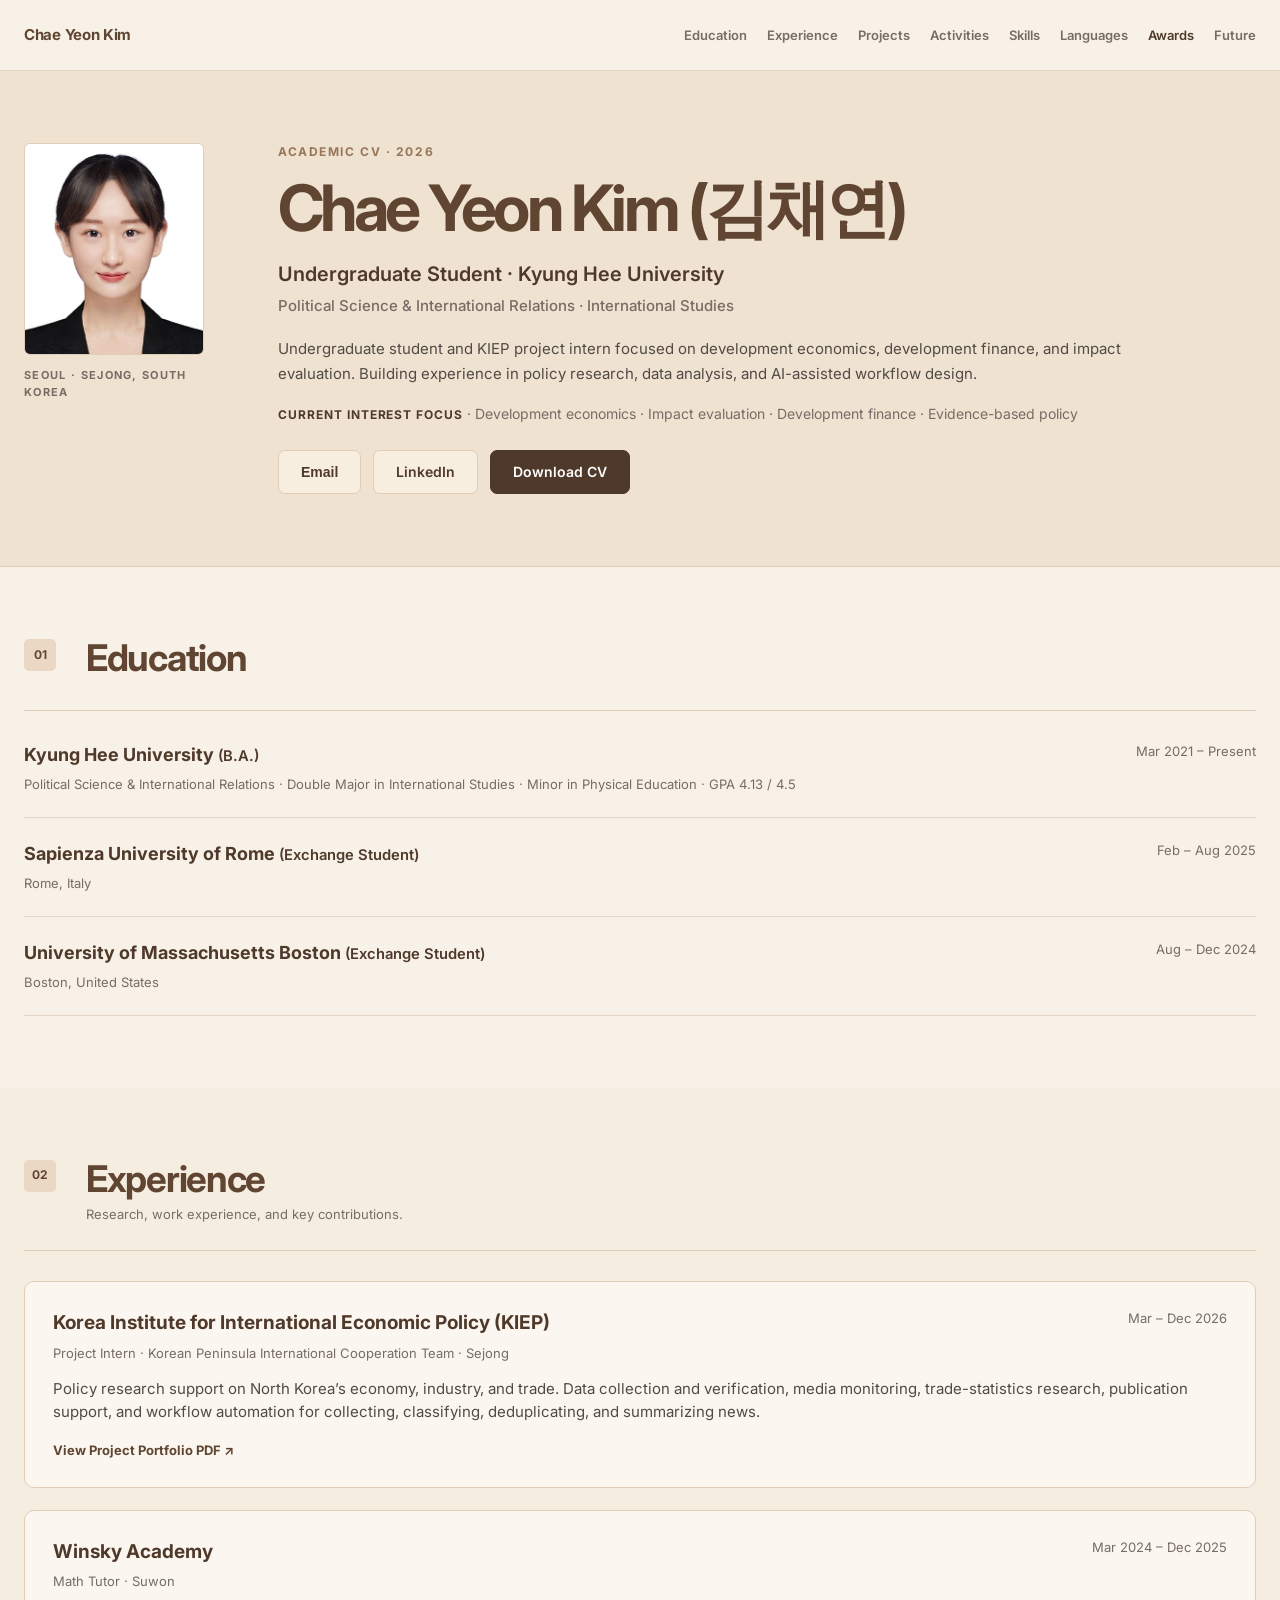
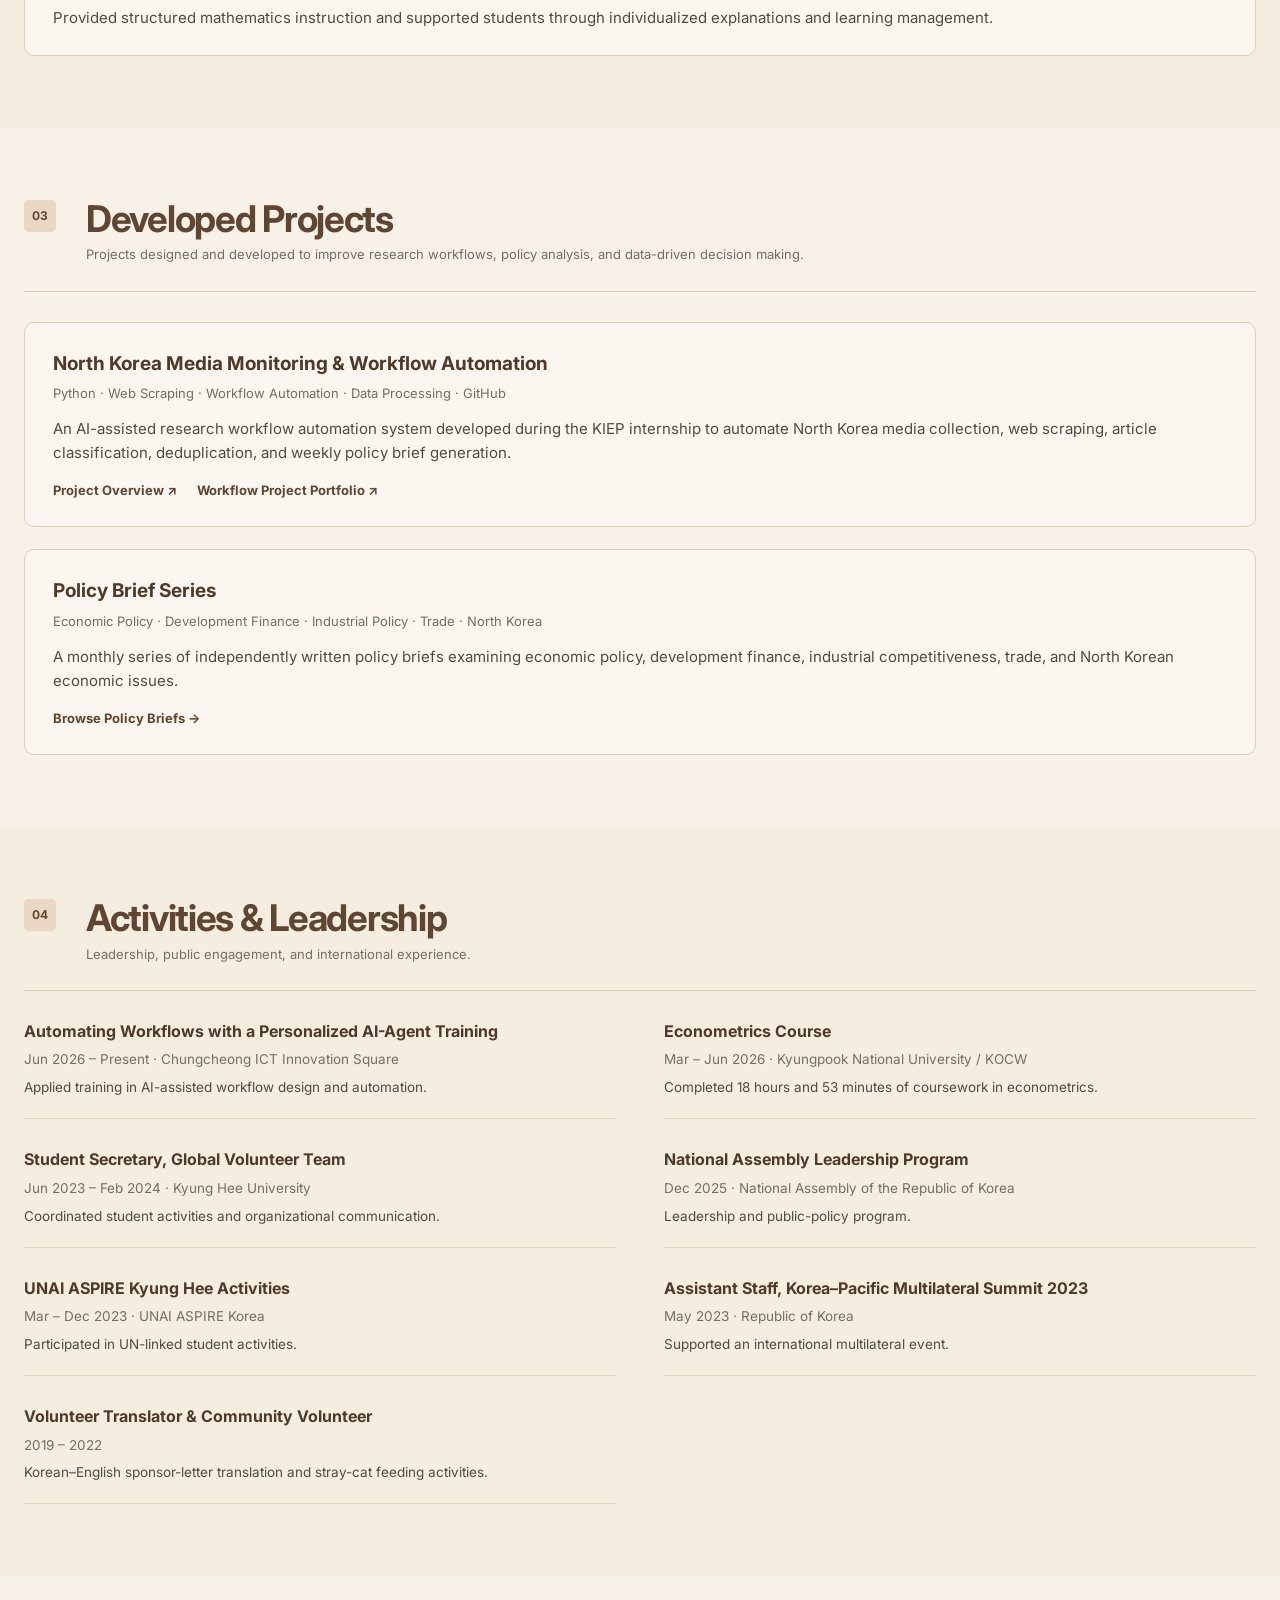
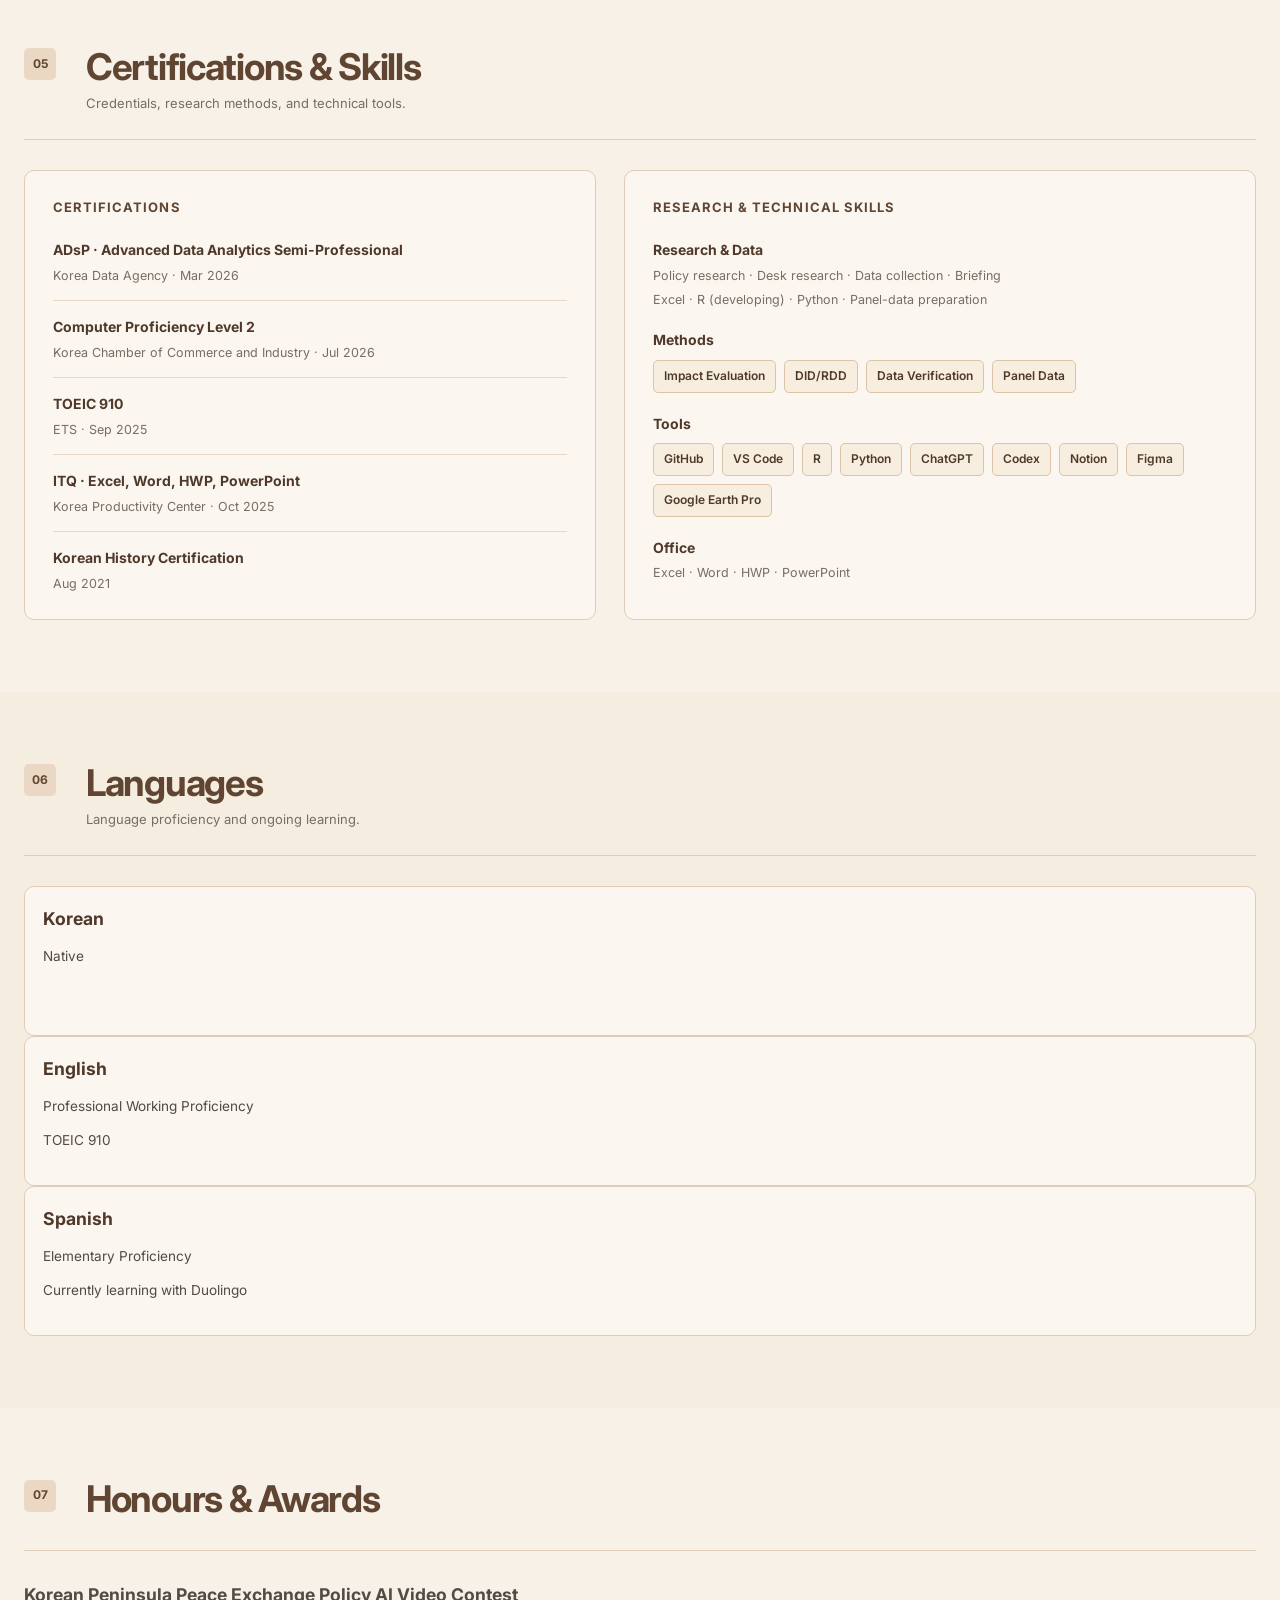
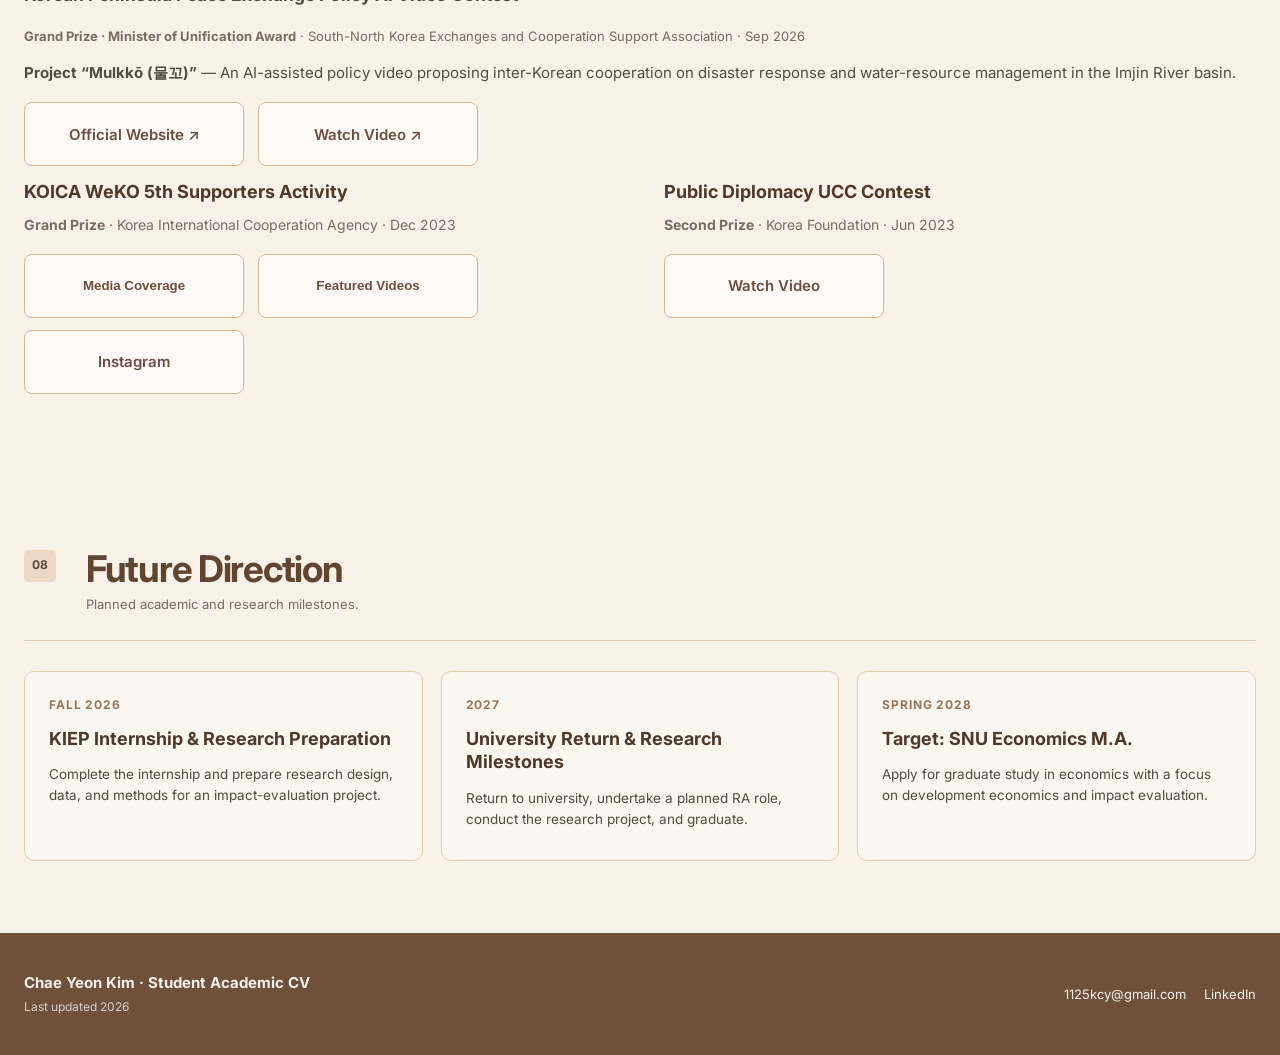
==== commit e4810682: "Update index.html" ====
--- a/index.html
+++ b/index.html
@@ -346,162 +346,22 @@
           <span class="section-number">07</span>
           <div><h2>Honours &amp; Awards</h2></div>
         </header>
-
-        <div class="award-grid">
-          <article>
-            <h3>KOICA WeKO 5th Supporters Activity</h3>
-            <p class="meta">
-              <strong>Grand Prize</strong> · Korea International Cooperation Agency · Dec 2023
-            </p>
-
-<div class="award-links">
-
-    <button
-        class="link-btn"
-        type="button"
-        onclick="toggleLinks('media-links')"
-        aria-controls="media-links">
-        Media Coverage
-    </button>
-
-    <button
-        class="link-btn"
-        type="button"
-        onclick="toggleLinks('video-links')"
-        aria-controls="video-links">
-        Featured Videos
-    </button>
-
-    <a
-      class="link-btn instagram-btn"
-      href="https://www.instagram.com/koriwa_2023?igsh=MWtoanpwenYwcHFvNQ%3D%3D&utm_source=qr"
-      target="_blank"
-      rel="noopener noreferrer">
-      Instagram 
-  </a>
-
-    <div id="media-links" class="link-list">
-        <a href="https://v.daum.net/v/bFcpdEkU20"
-           target="_blank"
-           rel="noopener noreferrer">
-            Daum News ↗
-        </a>
-
-        <a href="https://www.newswire.co.kr/newsRead.php?no=980081"
-           target="_blank"
-           rel="noopener noreferrer">
-            KOICA Official Press Release ↗
-        </a>
-    </div>
-
-    <div id="video-links" class="link-list">
-        <a href="https://www.youtube.com/watch?v=l8eOLUw3d18&list=RDl8eOLUw3d18&start_radio=1"
-           target="_blank"
-           rel="noopener noreferrer">
-            Video 1 ↗
-        </a>
-
-        <a href="https://www.youtube.com/watch?v=d0LEvY2xLQo"
-           target="_blank"
-           rel="noopener noreferrer">
-            Video 2 ↗
-        </a>
-
-        <a href="https://www.youtube.com/watch?v=q57mj1Ay1Kk"
-           target="_blank"
-           rel="noopener noreferrer">
-            Video 3 ↗
-        </a>
-
-        <a href="https://www.youtube.com/watch?v=9-KZRM32lL0"
-           target="_blank"
-           rel="noopener noreferrer">
-            Video 4 ↗
-        </a>
-
-        <a href="https://www.youtube.com/shorts/-CVC4utV42E"
-           target="_blank"
-           rel="noopener noreferrer">
-            YouTube Shorts ↗
-        </a>
-    </div>
-
-</div>
-          </article>
-
-          <article>
-
-            <h3>Public Diplomacy UCC Contest</h3>
-
-            <p class="meta">
-              <strong>Second Prize</strong> · Korea Foundation · Jun 2023
-            </p>
-
-            <div class="award-links">
-
-              <a
-                class="link-btn"
-                href="https://www.youtube.com/watch?v=GTdsg1-37ao"
-                target="_blank"
-                rel="noopener noreferrer">
-
-                Watch Video 
-
-            </a>
-
-        </div>
-
-  </article>
-        </div>
-      </div>
-    </section>
-
-    <section id="future" class="section">
-      <div class="container">
-        <header class="section-header">
-          <span class="section-number">08</span>
-          <div><h2>Future Direction</h2><p>Planned academic and research milestones.</p></div>
-        </header>
-        <div class="future-grid">
-          <article class="future-card"><p class="date">Fall 2026</p><h3>KIEP Internship &amp; Research Preparation</h3><p>Complete the internship and prepare research design, data, and methods for an impact-evaluation project.</p></article>
-          <article class="future-card"><p class="date">2027</p><h3>University Return &amp; Research Milestones</h3><p>Return to university, undertake a planned RA role, conduct the research project, and graduate.</p></article>
-          <article class="future-card"><p class="date">Spring 2028</p><h3>Target: SNU Economics M.A.</h3><p>Apply for graduate study in economics with a focus on development economics and impact evaluation.</p></article>
-        </div>
-      </div>
-    </section>
-  </main>
-
-  <footer class="site-footer">
-    <div class="container footer-grid">
-      <div>
-        <strong>Chae Yeon Kim · Student Academic CV</strong>
-        <p>Last updated 2026</p>
-      </div>
-      <div class="footer-links">
-        <a href="mailto:1125kcy@gmail.com">1125kcy@gmail.com</a>
-        <a href="https://www.linkedin.com/in/%EC%B1%84%EC%97%B0-%EA%B9%80-66b51a1b8/" target="_blank" rel="noopener noreferrer">LinkedIn</a>
-      </div>
-    </div>
-  </footer>
-</body>
-</html>
-
-<article>
-  <h3>Korean Peninsula Peace Exchange Policy AI Video Contest</h3>
-
-  <p class="meta">
-    <strong>Grand Prize · Minister of Unification Award</strong>
-    · South-North Korea Exchanges and Cooperation Support Association
-    · Sep 2026
-  </p>
-
-  <p>
-    <strong>Project “Mulkkō (물꼬)”</strong> — An AI-assisted policy video proposing
-    inter-Korean cooperation on disaster response and water-resource management
-    in the Imjin River basin.
-  </p>
-
-  <div class="award-links">
+  <article>
+    <h3>Korean Peninsula Peace Exchange Policy AI Video Contest</h3>
+
+    <p class="meta">
+      <strong>Grand Prize · Minister of Unification Award</strong>
+      · South-North Korea Exchanges and Cooperation Support Association
+      · Sep 2026
+    </p>
+  
+    <p>
+      <strong>Project “Mulkkō (물꼬)”</strong> — An AI-assisted policy video proposing
+      inter-Korean cooperation on disaster response and water-resource management
+      in the Imjin River basin.
+    </p>
+
+    <div class="award-links">
 
     <a
       class="link-btn"
@@ -514,7 +374,7 @@
 
     <a
       class="link-btn"
-      href="여기에_물꼬_유튜브_링크"
+      href="https://www.youtube.com/watch?si=HCk_4wGHax3VSnud&v=925ANmzTxbw&feature=youtu.be"
       target="_blank"
       rel="noopener noreferrer"
     >
@@ -523,3 +383,143 @@
 
   </div>
 </article>
+
+        <div class="award-grid">
+          <article>
+            <h3>KOICA WeKO 5th Supporters Activity</h3>
+            <p class="meta">
+              <strong>Grand Prize</strong> · Korea International Cooperation Agency · Dec 2023
+            </p>
+
+<div class="award-links">
+
+    <button
+        class="link-btn"
+        type="button"
+        onclick="toggleLinks('media-links')"
+        aria-controls="media-links">
+        Media Coverage
+    </button>
+
+    <button
+        class="link-btn"
+        type="button"
+        onclick="toggleLinks('video-links')"
+        aria-controls="video-links">
+        Featured Videos
+    </button>
+
+    <a
+      class="link-btn instagram-btn"
+      href="https://www.instagram.com/koriwa_2023?igsh=MWtoanpwenYwcHFvNQ%3D%3D&utm_source=qr"
+      target="_blank"
+      rel="noopener noreferrer">
+      Instagram 
+  </a>
+
+    <div id="media-links" class="link-list">
+        <a href="https://v.daum.net/v/bFcpdEkU20"
+           target="_blank"
+           rel="noopener noreferrer">
+            Daum News ↗
+        </a>
+
+        <a href="https://www.newswire.co.kr/newsRead.php?no=980081"
+           target="_blank"
+           rel="noopener noreferrer">
+            KOICA Official Press Release ↗
+        </a>
+    </div>
+
+    <div id="video-links" class="link-list">
+        <a href="https://www.youtube.com/watch?v=l8eOLUw3d18&list=RDl8eOLUw3d18&start_radio=1"
+           target="_blank"
+           rel="noopener noreferrer">
+            Video 1 ↗
+        </a>
+
+        <a href="https://www.youtube.com/watch?v=d0LEvY2xLQo"
+           target="_blank"
+           rel="noopener noreferrer">
+            Video 2 ↗
+        </a>
+
+        <a href="https://www.youtube.com/watch?v=q57mj1Ay1Kk"
+           target="_blank"
+           rel="noopener noreferrer">
+            Video 3 ↗
+        </a>
+
+        <a href="https://www.youtube.com/watch?v=9-KZRM32lL0"
+           target="_blank"
+           rel="noopener noreferrer">
+            Video 4 ↗
+        </a>
+
+        <a href="https://www.youtube.com/shorts/-CVC4utV42E"
+           target="_blank"
+           rel="noopener noreferrer">
+            YouTube Shorts ↗
+        </a>
+    </div>
+
+</div>
+          </article>
+
+          <article>
+
+            <h3>Public Diplomacy UCC Contest</h3>
+
+            <p class="meta">
+              <strong>Second Prize</strong> · Korea Foundation · Jun 2023
+            </p>
+
+            <div class="award-links">
+
+              <a
+                class="link-btn"
+                href="https://www.youtube.com/watch?v=GTdsg1-37ao"
+                target="_blank"
+                rel="noopener noreferrer">
+
+                Watch Video 
+
+            </a>
+
+        </div>
+
+  </article>
+        </div>
+      </div>
+    </section>
+
+    <section id="future" class="section">
+      <div class="container">
+        <header class="section-header">
+          <span class="section-number">08</span>
+          <div><h2>Future Direction</h2><p>Planned academic and research milestones.</p></div>
+        </header>
+        <div class="future-grid">
+          <article class="future-card"><p class="date">Fall 2026</p><h3>KIEP Internship &amp; Research Preparation</h3><p>Complete the internship and prepare research design, data, and methods for an impact-evaluation project.</p></article>
+          <article class="future-card"><p class="date">2027</p><h3>University Return &amp; Research Milestones</h3><p>Return to university, undertake a planned RA role, conduct the research project, and graduate.</p></article>
+          <article class="future-card"><p class="date">Spring 2028</p><h3>Target: SNU Economics M.A.</h3><p>Apply for graduate study in economics with a focus on development economics and impact evaluation.</p></article>
+        </div>
+      </div>
+    </section>
+  </main>
+
+  <footer class="site-footer">
+    <div class="container footer-grid">
+      <div>
+        <strong>Chae Yeon Kim · Student Academic CV</strong>
+        <p>Last updated 2026</p>
+      </div>
+      <div class="footer-links">
+        <a href="mailto:1125kcy@gmail.com">1125kcy@gmail.com</a>
+        <a href="https://www.linkedin.com/in/%EC%B1%84%EC%97%B0-%EA%B9%80-66b51a1b8/" target="_blank" rel="noopener noreferrer">LinkedIn</a>
+      </div>
+    </div>
+  </footer>
+</body>
+</html>
+
